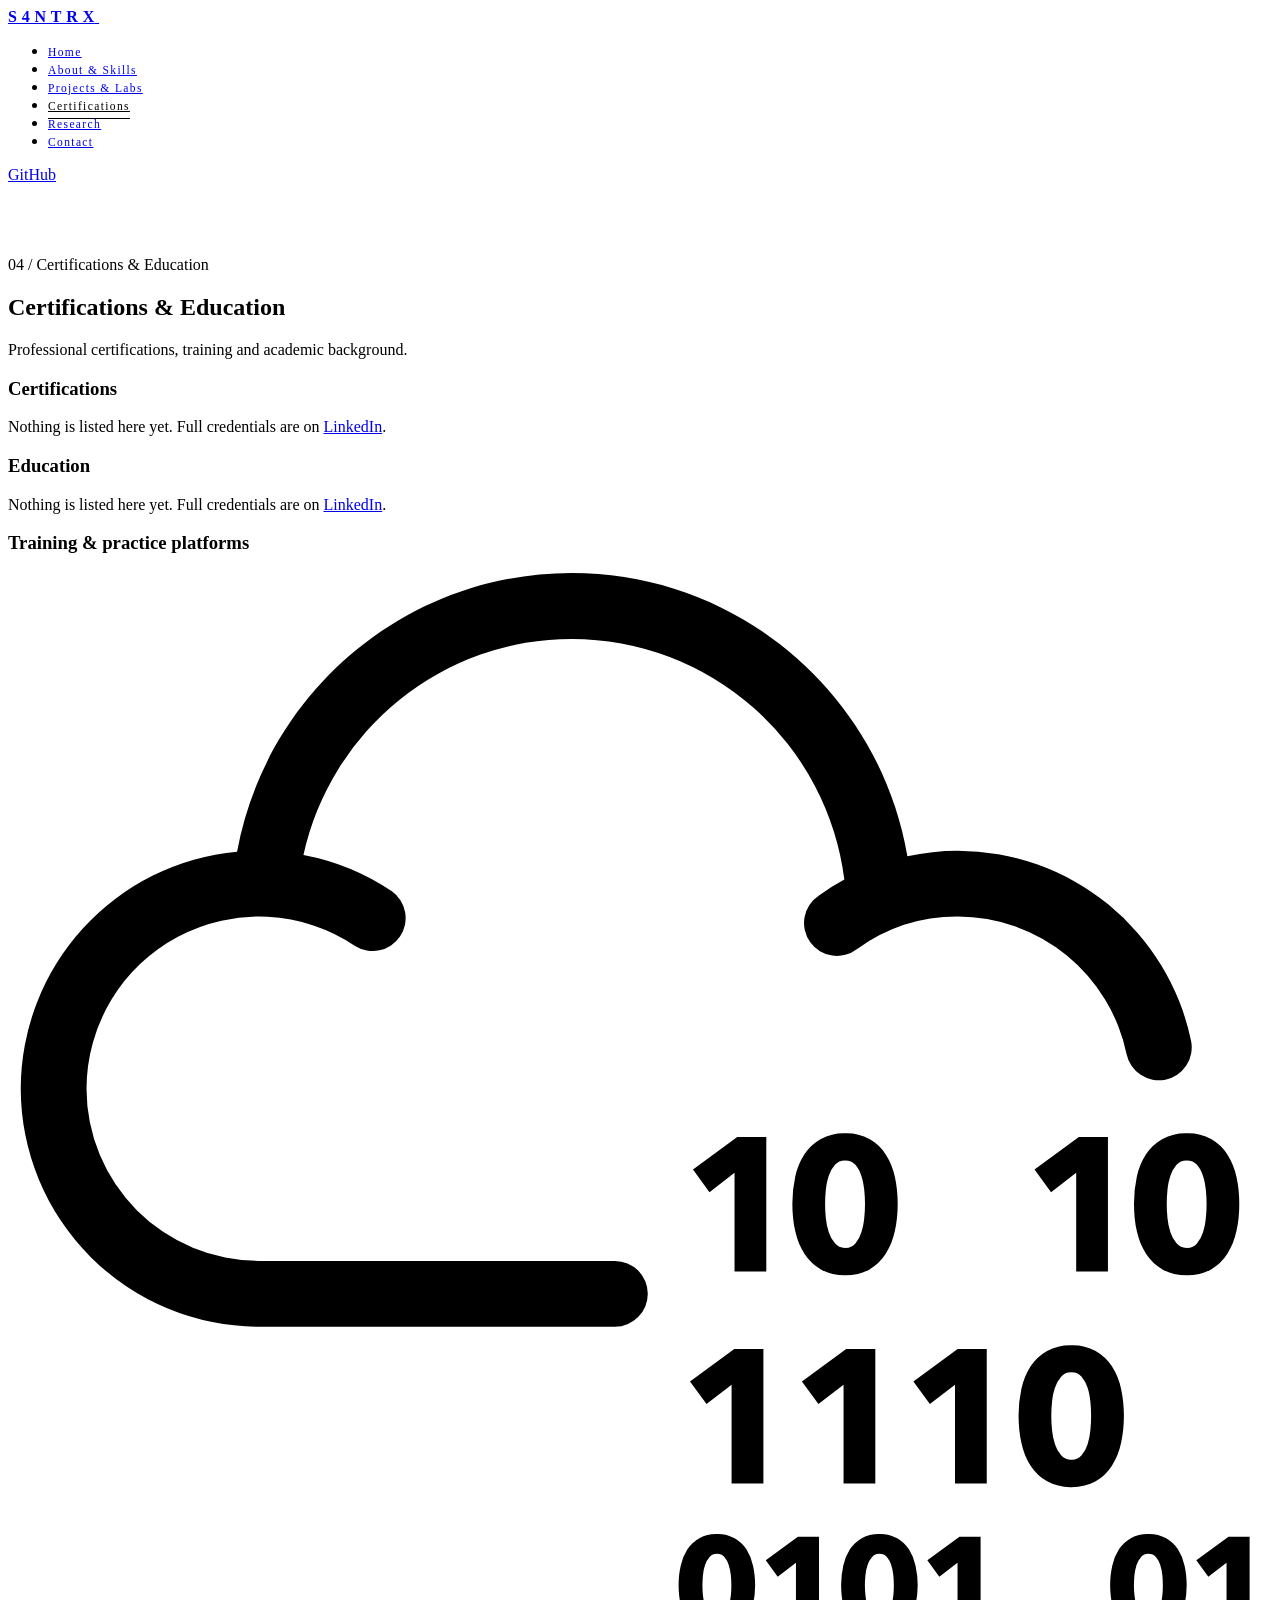
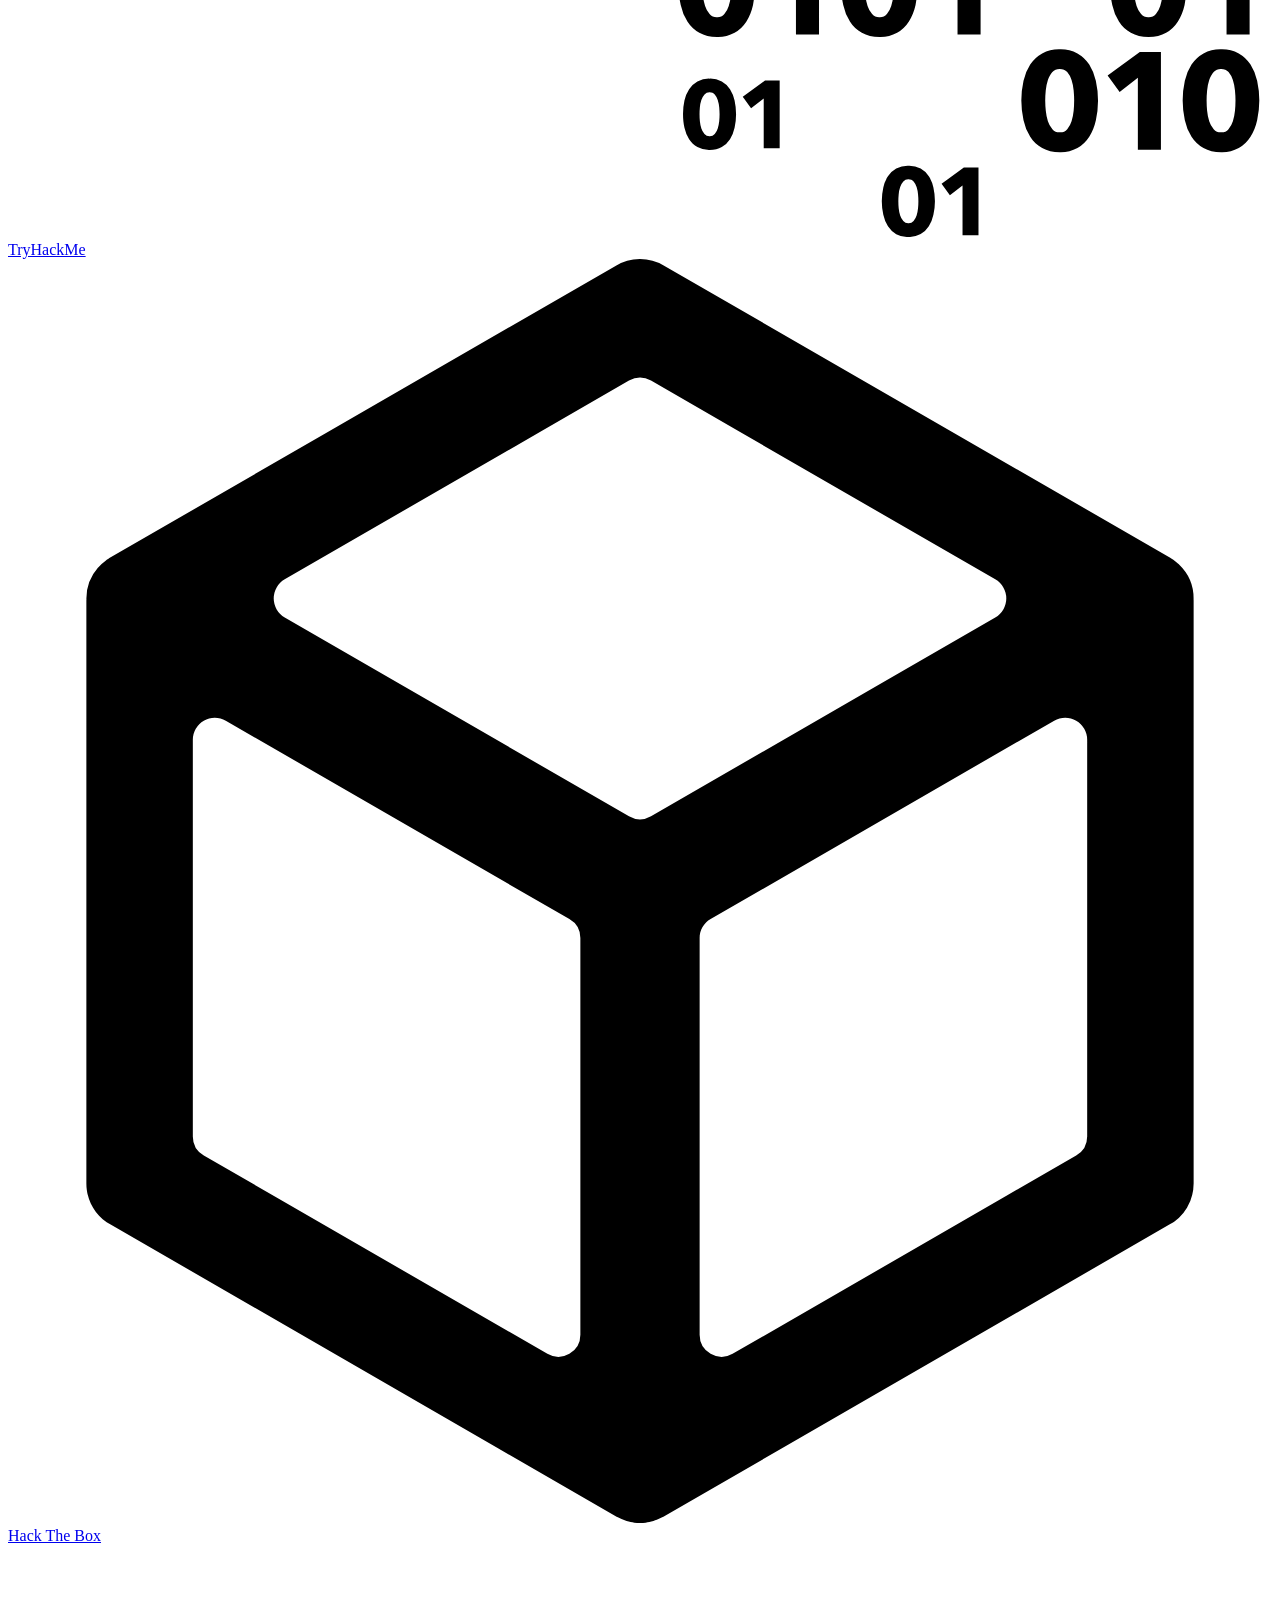
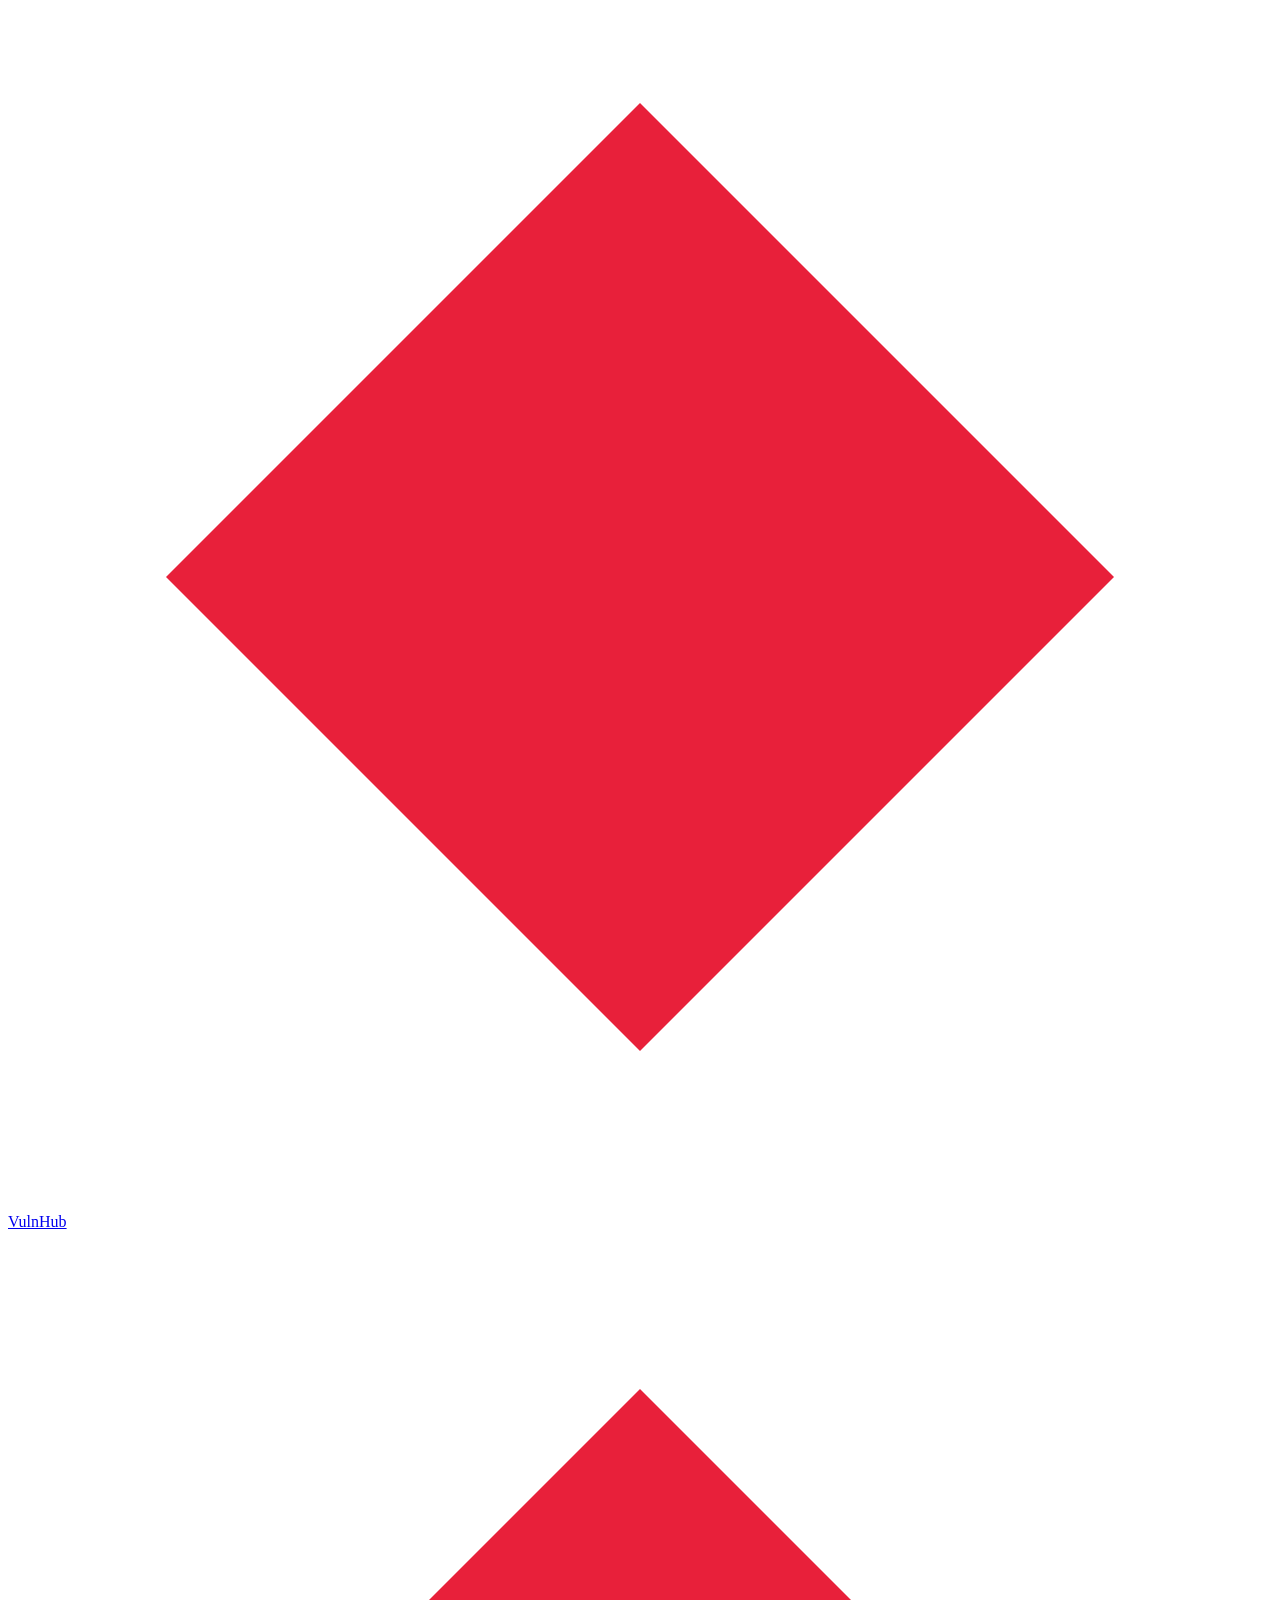
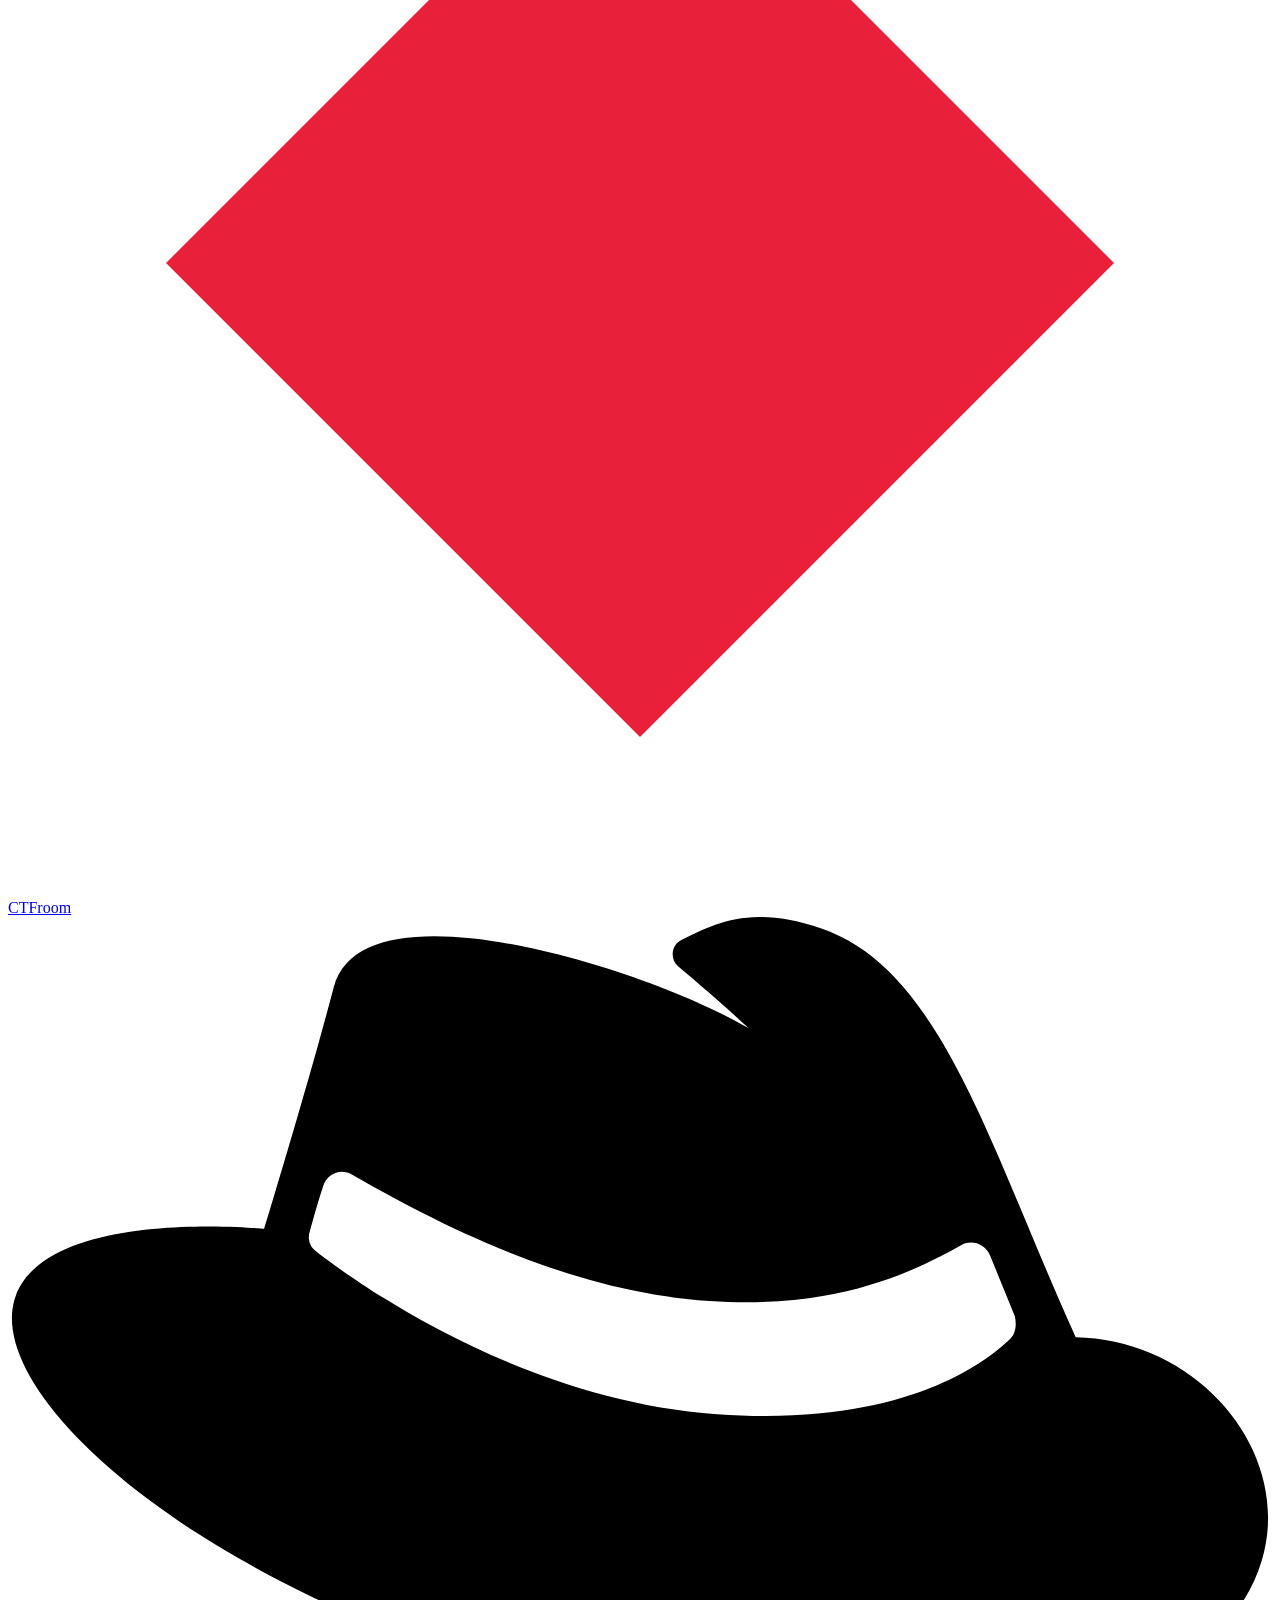
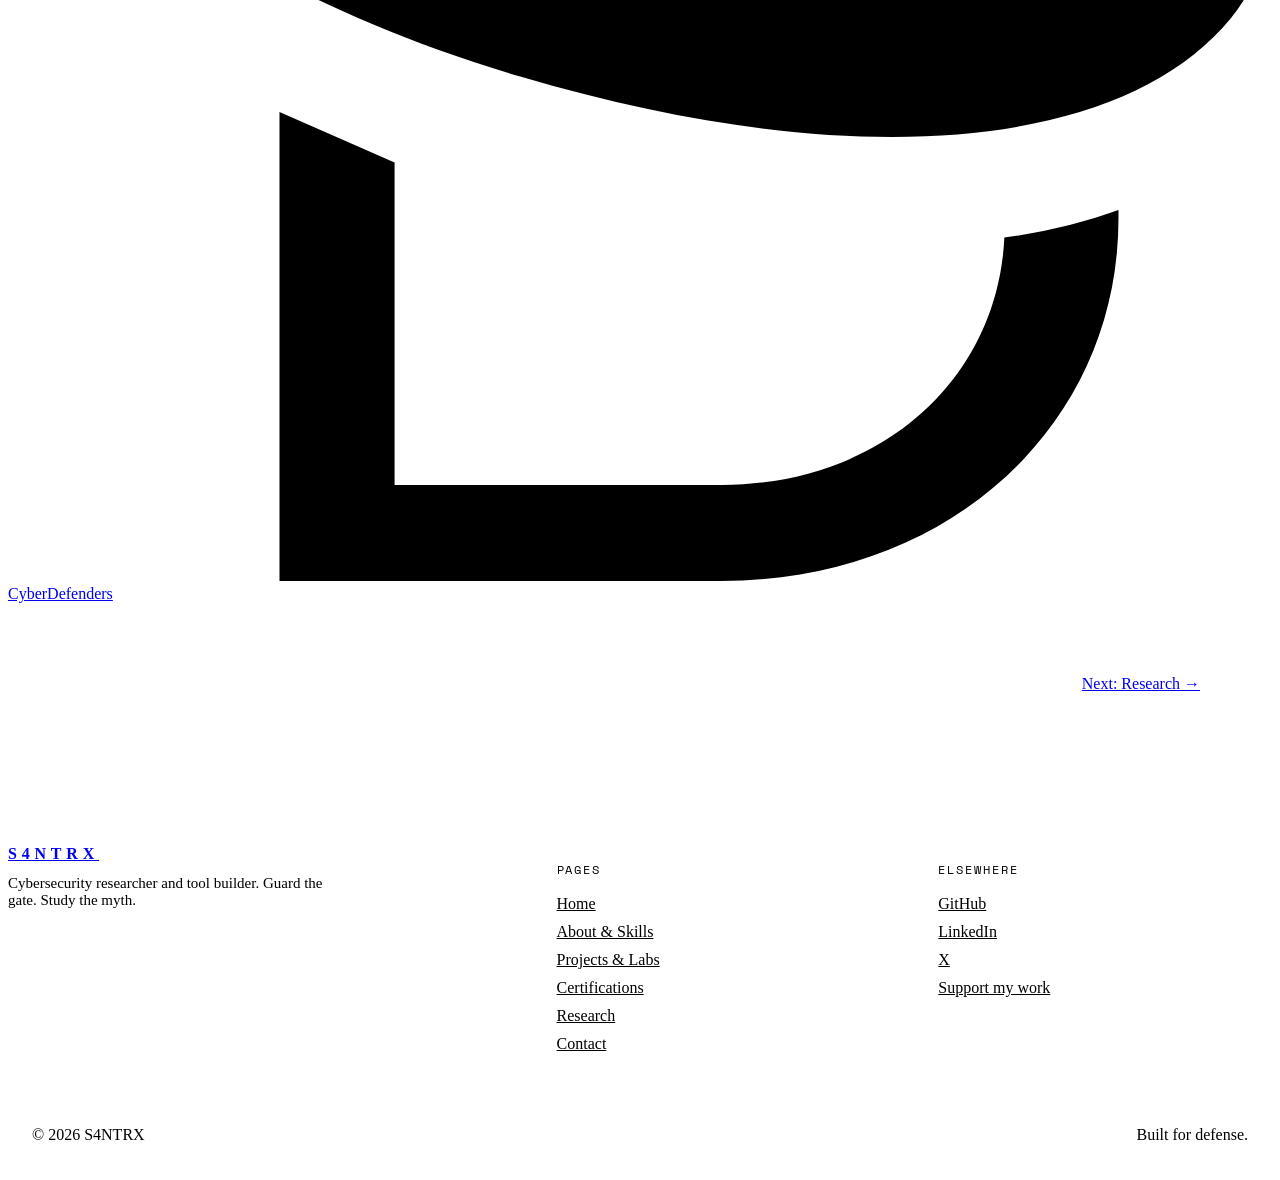
==== certifications.html @ d81d5b9f "Add files via upload" ====
<!DOCTYPE html>
<html lang="en"><head><meta charset="utf-8"><meta name="viewport" content="width=device-width, initial-scale=1, viewport-fit=cover"><title>Certifications &amp; Education | S4NTRX</title><meta name="description" content="Professional certifications, training and academic background."><link rel="icon" type="image/svg+xml" href="favicon.svg"><link rel="preconnect" href="https://fonts.googleapis.com"><link rel="preconnect" href="https://fonts.gstatic.com" crossorigin><link href="https://fonts.googleapis.com/css2?family=Bodoni+Moda:ital,wght@0,400;0,600;1,400&family=Great+Vibes&family=Space+Mono:wght@400;700&family=UnifrakturCook:wght@700&display=swap" rel="stylesheet"><link rel="stylesheet" href="style.css"></head>
<body><nav><div class="wrap"><a class="brand mono" href="index.html"><b>S4NTRX</b></a><ul class="mono" id="tabs"><li><a href="index.html">Home</a></li><li><a href="about.html">About &amp; Skills</a></li><li><a href="projects.html">Projects &amp; Labs</a></li><li><a href="certifications.html" aria-current=page>Certifications</a></li><li><a href="research.html">Research</a></li><li><a href="contact.html">Contact</a></li></ul><a class="btn mono" href="https://github.com/s4ntrx">GitHub</a></div></nav><main id="top"><section id="credentials" class="page"><div class="wrap"><div class="key"></div><p class="idx mono">04 / Certifications &amp; Education</p><h2>Certifications &amp; Education</h2><p class="sub">Professional certifications, training and academic background.</p>
<div class="two"><div><h3 class="h3 f0">Certifications</h3><div id="certs"></div></div><div><h3 class="h3 f0">Education</h3><div id="edu"></div></div></div>
<h3 class="h3">Training &amp; practice platforms</h3><div class="soc mono"><a href="https://tryhackme.com/p/peterkariukiwanj"><svg viewBox="0 0 24 24" aria-hidden="true"><path d="M10.705 0C7.54 0 4.902 2.285 4.349 5.291a4.525 4.525 0 0 0-4.107 4.5 4.525 4.525 0 0 0 4.52 4.52h6.761a.625.625 0 1 0 0-1.25H4.761a3.273 3.273 0 0 1-3.27-3.27A3.273 3.273 0 0 1 6.59 7.08a.625.625 0 0 0 .7-1.035 4.488 4.488 0 0 0-1.68-.69 5.223 5.223 0 0 1 5.096-4.104 5.221 5.221 0 0 1 5.174 4.57 4.489 4.489 0 0 0-.488.305.625.625 0 1 0 .731 1.013 3.245 3.245 0 0 1 1.912-.616 3.278 3.278 0 0 1 3.203 2.61.625.625 0 0 0 1.225-.251 4.533 4.533 0 0 0-4.428-3.61 4.54 4.54 0 0 0-.958.105C16.556 2.328 13.9 0 10.705 0zm5.192 10.64a.925.925 0 0 0-.462.108.913.913 0 0 0-.313.29 1.27 1.27 0 0 0-.175.427 2.39 2.39 0 0 0-.054.514c0 .181.018.353.054.517.036.164.095.307.175.43a.899.899 0 0 0 .313.297c.127.073.281.11.462.11.18 0 .334-.037.46-.11a.897.897 0 0 0 .309-.296c.08-.124.137-.267.173-.431.036-.164.054-.336.054-.517 0-.18-.018-.352-.054-.514a1.271 1.271 0 0 0-.173-.426.901.901 0 0 0-.309-.291.917.917 0 0 0-.46-.108zm6.486 0a.925.925 0 0 0-.462.108.913.913 0 0 0-.313.29 1.27 1.27 0 0 0-.175.427 2.39 2.39 0 0 0-.053.514c0 .181.017.353.053.517.036.164.095.307.175.43a.899.899 0 0 0 .313.297c.127.073.281.11.462.11.18 0 .334-.037.46-.11a.897.897 0 0 0 .31-.296c.078-.124.136-.267.172-.431.036-.164.054-.336.054-.517 0-.18-.018-.352-.054-.514a1.271 1.271 0 0 0-.173-.426.901.901 0 0 0-.308-.291.916.916 0 0 0-.461-.108zm-8.537.068l-.84.618.313.43.476-.368v1.877h.603v-2.557zm6.486 0l-.841.618.314.43.477-.368v1.877h.603v-2.557zm-4.435.445c.08 0 .143.028.193.084.05.057.087.127.114.21.026.083.044.173.054.269a2.541 2.541 0 0 1 0 .533c-.01.097-.028.187-.054.27a.584.584 0 0 1-.114.21.243.243 0 0 1-.193.085.248.248 0 0 1-.195-.086.584.584 0 0 1-.118-.209 1.245 1.245 0 0 1-.056-.27 2.645 2.645 0 0 1 0-.533c.01-.096.029-.186.056-.27a.583.583 0 0 1 .118-.209.25.25 0 0 1 .195-.084zm6.486 0c.08 0 .144.028.193.084.05.057.087.127.114.21.027.083.044.173.054.269a2.541 2.541 0 0 1 0 .533c-.01.097-.027.187-.054.27a.584.584 0 0 1-.114.21.243.243 0 0 1-.193.085.249.249 0 0 1-.195-.086.581.581 0 0 1-.117-.209 1.245 1.245 0 0 1-.056-.27 2.642 2.642 0 0 1 0-.533c.01-.096.028-.186.056-.27a.58.58 0 0 1 .117-.209.25.25 0 0 1 .195-.084zm-2.191 3.51a.93.93 0 0 0-.463.109.908.908 0 0 0-.312.291c-.08.122-.139.263-.175.426a2.383 2.383 0 0 0-.054.514c0 .18.018.353.054.516.036.164.094.308.175.432a.91.91 0 0 0 .312.296.92.92 0 0 0 .463.11c.18 0 .333-.037.46-.11a.892.892 0 0 0 .308-.296 1.32 1.32 0 0 0 .174-.432c.036-.163.054-.335.054-.516 0-.18-.018-.352-.054-.514a1.274 1.274 0 0 0-.174-.426.89.89 0 0 0-.309-.291.918.918 0 0 0-.46-.108zm-6.402.07l-.841.617.314.43.476-.369v1.878h.604v-2.557zm2.125 0l-.841.617.314.43.477-.369v1.878h.603v-2.557zm2.116 0l-.84.617.313.43.477-.369v1.878h.603v-2.557zm2.16.443c.08 0 .144.028.194.085a.605.605 0 0 1 .114.21c.026.083.044.172.053.269a2.639 2.639 0 0 1 0 .532 1.28 1.28 0 0 1-.053.27.585.585 0 0 1-.114.21.244.244 0 0 1-.193.085.25.25 0 0 1-.196-.085.589.589 0 0 1-.117-.21 1.245 1.245 0 0 1-.056-.27 2.597 2.597 0 0 1 0-.532c.01-.097.028-.186.056-.27a.589.589 0 0 1 .117-.209.249.249 0 0 1 .196-.085zm-6.729 3.073a.676.676 0 0 0-.335.078.661.661 0 0 0-.227.211.91.91 0 0 0-.127.31c-.027.118-.04.242-.04.373s.013.256.04.375a.93.93 0 0 0 .127.313.65.65 0 0 0 .227.215c.092.053.204.08.335.08a.655.655 0 0 0 .334-.08.65.65 0 0 0 .225-.215c.057-.09.1-.194.125-.313a1.75 1.75 0 0 0 .04-.375c0-.13-.014-.255-.04-.373a.931.931 0 0 0-.125-.31.658.658 0 0 0-.225-.21.667.667 0 0 0-.334-.08zm3.086 0a.675.675 0 0 0-.336.078.661.661 0 0 0-.226.211.907.907 0 0 0-.127.31 1.69 1.69 0 0 0-.04.373c0 .131.013.256.04.375a.928.928 0 0 0 .127.313c.058.09.134.162.226.215.093.053.205.08.336.08a.655.655 0 0 0 .334-.08.65.65 0 0 0 .224-.215c.058-.09.1-.194.126-.313a1.752 1.752 0 0 0 0-.748.94.94 0 0 0-.126-.31.657.657 0 0 0-.224-.21.667.667 0 0 0-.334-.08zm5.108 0a.675.675 0 0 0-.336.078.661.661 0 0 0-.226.211.91.91 0 0 0-.127.31c-.027.118-.04.242-.04.373s.013.256.04.375a.931.931 0 0 0 .127.313c.058.09.134.162.226.215.093.053.205.08.336.08.13 0 .243-.027.334-.08a.65.65 0 0 0 .224-.215c.058-.09.1-.194.126-.313a1.75 1.75 0 0 0 .04-.375c0-.13-.014-.255-.04-.373a.943.943 0 0 0-.126-.31.657.657 0 0 0-.224-.21.668.668 0 0 0-.334-.08zm-6.658.05l-.61.448.227.311.346-.266v1.362h.438v-1.856zm3.068 0l-.61.448.227.311.346-.266v1.362h.438v-1.856zm5.108 0l-.611.448.228.311.346-.266v1.362h.438v-1.856zm-9.712.322c.058 0 .105.02.14.062a.421.421 0 0 1 .083.151.96.96 0 0 1 .04.196 1.932 1.932 0 0 1 0 .386.954.954 0 0 1-.04.197.421.421 0 0 1-.083.152.176.176 0 0 1-.14.061.18.18 0 0 1-.141-.06.427.427 0 0 1-.085-.153.887.887 0 0 1-.041-.197 1.96 1.96 0 0 1 0-.386.893.893 0 0 1 .04-.196.42.42 0 0 1 .086-.151.181.181 0 0 1 .141-.062zm3.086 0c.058 0 .104.02.14.062a.421.421 0 0 1 .082.151.94.94 0 0 1 .04.196 1.906 1.906 0 0 1 0 .386.93.93 0 0 1-.04.197.421.421 0 0 1-.082.152.176.176 0 0 1-.14.061.18.18 0 0 1-.141-.06.42.42 0 0 1-.086-.153.846.846 0 0 1-.04-.197 1.965 1.965 0 0 1-.011-.195c0-.057.004-.121.01-.191a.849.849 0 0 1 .041-.196.42.42 0 0 1 .086-.151.182.182 0 0 1 .141-.062zm5.108 0c.058 0 .104.02.14.062a.421.421 0 0 1 .082.151.92.92 0 0 1 .04.196 1.963 1.963 0 0 1 0 .386.943.943 0 0 1-.04.197.421.421 0 0 1-.082.152.177.177 0 0 1-.14.061.18.18 0 0 1-.142-.06.437.437 0 0 1-.085-.153.95.95 0 0 1-.04-.197 1.965 1.965 0 0 1-.011-.195c0-.057.004-.121.01-.191a.959.959 0 0 1 .04-.196.47.47 0 0 1 .086-.151.181.181 0 0 1 .142-.062zm-1.684 1.814a.675.675 0 0 0-.336.079.66.66 0 0 0-.227.21.91.91 0 0 0-.127.31 1.731 1.731 0 0 0 0 .748.939.939 0 0 0 .127.314c.059.09.134.162.227.215.093.053.205.08.336.08a.66.66 0 0 0 .334-.08.648.648 0 0 0 .224-.215c.058-.09.1-.195.126-.314a1.737 1.737 0 0 0-.001-.747.928.928 0 0 0-.125-.31.65.65 0 0 0-.224-.211.668.668 0 0 0-.334-.079zm3.063 0a.676.676 0 0 0-.336.079.664.664 0 0 0-.227.21.906.906 0 0 0-.127.31 1.74 1.74 0 0 0 0 .748.936.936 0 0 0 .127.314.66.66 0 0 0 .227.215c.092.053.204.08.336.08a.654.654 0 0 0 .334-.08.648.648 0 0 0 .223-.215c.058-.09.1-.195.126-.314a1.74 1.74 0 0 0 0-.747.928.928 0 0 0-.126-.31.65.65 0 0 0-.223-.211.666.666 0 0 0-.334-.079zm-1.545.05l-.611.448.228.312.346-.267v1.363h.438v-1.856zm-1.518.323c.057 0 .104.02.14.061a.42.42 0 0 1 .082.152.91.91 0 0 1 .04.195 1.966 1.966 0 0 1 0 .387.951.951 0 0 1-.04.197.421.421 0 0 1-.082.152.177.177 0 0 1-.14.06.18.18 0 0 1-.142-.06.428.428 0 0 1-.085-.152.914.914 0 0 1-.04-.197 1.96 1.96 0 0 1-.011-.195c0-.058.003-.122.01-.192a.923.923 0 0 1 .041-.195c.02-.06.048-.11.085-.152a.181.181 0 0 1 .142-.061zm3.063 0c.057 0 .104.02.14.061a.42.42 0 0 1 .082.152.94.94 0 0 1 .04.195 1.91 1.91 0 0 1 0 .387.93.93 0 0 1-.04.197.422.422 0 0 1-.083.152.175.175 0 0 1-.14.06.18.18 0 0 1-.141-.06.423.423 0 0 1-.085-.152.907.907 0 0 1-.04-.197 1.95 1.95 0 0 1 0-.387.915.915 0 0 1 .04-.195c.02-.06.048-.11.085-.152a.182.182 0 0 1 .142-.061zm-9.713.185a.465.465 0 0 0-.232.055.456.456 0 0 0-.157.146.627.627 0 0 0-.089.215 1.168 1.168 0 0 0-.027.259c0 .09.009.177.027.26a.648.648 0 0 0 .089.216c.04.063.093.112.157.149a.459.459 0 0 0 .232.056c.09 0 .168-.02.231-.056a.45.45 0 0 0 .156-.149.67.67 0 0 0 .087-.217 1.218 1.218 0 0 0 0-.518.647.647 0 0 0-.087-.215.448.448 0 0 0-.156-.146.458.458 0 0 0-.23-.055zm1.052.035l-.423.31.158.217.24-.185v.944h.303v-1.286zm-1.052.224c.04 0 .073.014.097.042a.284.284 0 0 1 .057.105.69.69 0 0 1 .028.136c.004.049.007.092.007.133 0 .04-.003.086-.007.135a.684.684 0 0 1-.028.136.285.285 0 0 1-.057.105.123.123 0 0 1-.097.043.125.125 0 0 1-.098-.043.298.298 0 0 1-.059-.105.612.612 0 0 1-.028-.136 1.39 1.39 0 0 1 0-.268.62.62 0 0 1 .028-.136.297.297 0 0 1 .06-.105.125.125 0 0 1 .097-.042zm3.775 1.394a.463.463 0 0 0-.232.054.452.452 0 0 0-.157.146.621.621 0 0 0-.088.214 1.19 1.19 0 0 0 0 .519.641.641 0 0 0 .088.217.46.46 0 0 0 .157.15.458.458 0 0 0 .232.054.454.454 0 0 0 .232-.055.45.45 0 0 0 .155-.149.664.664 0 0 0 .087-.217 1.189 1.189 0 0 0 0-.519.642.642 0 0 0-.087-.214.446.446 0 0 0-.155-.146.459.459 0 0 0-.232-.054zm1.052.034l-.423.31.158.216.24-.185v.945h.303V22.68zm-1.052.223c.04 0 .073.014.098.043a.3.3 0 0 1 .057.105.643.643 0 0 1 .027.135 1.31 1.31 0 0 1 0 .268.654.654 0 0 1-.027.137.307.307 0 0 1-.057.105.124.124 0 0 1-.098.042.125.125 0 0 1-.098-.042.293.293 0 0 1-.059-.105.618.618 0 0 1-.028-.137 1.364 1.364 0 0 1 0-.268.612.612 0 0 1 .028-.135.287.287 0 0 1 .06-.105.123.123 0 0 1 .097-.043z"/></svg>TryHackMe</a><a href="https://app.hackthebox.com"><svg viewBox="0 0 24 24" aria-hidden="true"><path d="m22.5106 6.4566.0008-.0123a.888.888 0 0 0-.2717-.6384c-.0084-.0084-.018-.0155-.0267-.0235-.0186-.0166-.0371-.0333-.0572-.0484-.0193-.0147-.04-.0276-.0607-.0406-.0096-.006-.0182-.0131-.0281-.0188L12.4576.1266a.891.891 0 0 0-.9223.0043L1.933 5.6744c-.0107.0062-.0203.014-.0307.0205-.0073.0047-.015.008-.0223.0128-.007.0047-.013.0106-.02.0155a.8769.8769 0 0 0-.147.1333l-.0026.003a.8872.8872 0 0 0-.2218.5847l.0009.014c-.0002.0088-.0015.0176-.0015.0264v11.0708c0 .3277.1802.6288.469.7836l9.5986 5.5417c.0076.0044.0158.0075.0236.0117a.8754.8754 0 0 0 .166.0687c.0134.004.0266.0083.0401.0117a.8793.8793 0 0 0 .072.0142c.0117.0019.0232.0045.0349.006a.835.835 0 0 0 .2157 0c.0117-.0015.0232-.0041.0348-.006a.9.9 0 0 0 .072-.0142c.0135-.0034.0267-.0077.04-.0117a.895.895 0 0 0 .0646-.0217.9134.9134 0 0 0 .1015-.047c.0078-.0042.016-.0072.0236-.0117l9.5986-5.5417a.8888.8888 0 0 0 .469-.7836V6.4779c0-.0071-.0012-.0142-.0014-.0213zM5.2543 6.0822l6.5367-3.774a.4182.4182 0 0 1 .4182 0l6.5366 3.774a.4182.4182 0 0 1 0 .7243l-6.5367 3.774a.4182.4182 0 0 1-.4182 0l-6.5366-3.774a.4182.4182 0 0 1 0-.7243zm5.6134 14.3449a.4172.4172 0 0 1-.626.3613L3.718 17.0218a.4173.4173 0 0 1-.2086-.3613V9.1279a.4172.4172 0 0 1 .6258-.3613l6.524 3.7666a.4172.4172 0 0 1 .2086.3614v7.5325zm9.623-3.7666a.4173.4173 0 0 1-.2086.3613l-6.5239 3.7666a.4172.4172 0 0 1-.6259-.3613v-7.5325c0-.149.0796-.2868.2087-.3614l6.5239-3.7666a.4172.4172 0 0 1 .6258.3613v7.5326z"/></svg>Hack The Box</a><a href="https://www.vulnhub.com"><svg viewBox="0 0 24 24" aria-hidden="true"><path d="M12 3l9 9-9 9-9-9z" fill="#E8203A"/></svg>VulnHub</a><a href="https://ctfroom.com"><svg viewBox="0 0 24 24" aria-hidden="true"><path d="M12 3l9 9-9 9-9-9z" fill="#E8203A"/></svg>CTFroom</a><a href="https://cyberdefenders.org"><svg viewBox="0 0 24 24" aria-hidden="true"><path d="M18.918 17.48c-.126 2.727-2.384 4.696-5.364 4.696H7.34v-6.123l-2.185-.957V24h8.381c4.334 0 7.549-2.962 7.549-6.881v-.163c-.65.235-1.372.415-2.167.524Zm1.355-9.501C18.611 4.313 17.726.989 15.432.213c-1.336-.452-2.005-.091-2.637.217-.199.09-.235.361-.072.505.361.307.813.687 1.336 1.174-1.95-1.138-7.333-2.835-7.874-.776-.488 1.86-1.319 4.587-1.319 4.587S.603 5.487.116 7.293c-.488 1.806 3.323 5.274 9.627 7.134 6.303 1.861 11.198 1.373 13.311-.921 2.113-2.294.072-5.473-2.781-5.527Zm-1.247.036c-.487.47-2.077 1.68-5.563 1.427-3.738-.271-6.809-2.474-7.604-3.088-.126-.091-.18-.235-.126-.398.054-.18.126-.469.253-.849.072-.234.343-.343.542-.216 1.571.903 4.1 2.221 6.791 2.402 2.402.163 3.847-.542 4.786-1.066.199-.108.452-.018.542.199l.47 1.156c.036.162.018.325-.091.433Z"/></svg>CyberDefenders</a></div></div></section><div class="nextp"><a class="btn mono" href="research.html">Next: Research →</a></div></main><footer class="foot"><div class="wrap fgrid"><div><a class="brand mono" href="index.html"><b>S4NTRX</b></a><p>Cybersecurity researcher and tool builder. Guard the gate. Study the myth.</p></div><div><h4>Pages</h4><a class="l" href="index.html">Home</a><a class="l" href="about.html">About &amp; Skills</a><a class="l" href="projects.html">Projects &amp; Labs</a><a class="l" href="certifications.html">Certifications</a><a class="l" href="research.html">Research</a><a class="l" href="contact.html">Contact</a></div><div><h4>Elsewhere</h4><a class="l" href="https://github.com/s4ntrx">GitHub</a><a class="l" href="https://www.linkedin.com/in/peter-kariuki-150546432">LinkedIn</a><a class="l" href="https://x.com/BdMutant">X</a><a class="l" href="https://paystack.shop/pay/bxg5kd2ghg">Support my work</a></div></div><div class="wrap fbase mono"><span>© 2026 S4NTRX</span><span>Built for defense.</span></div></footer><script src="app.js"></script></body></html>
---- style.css ----
.page{display:block!important}@keyframes fade{from{opacity:0;transform:translateY(6px)}to{opacity:1;transform:none}}main{animation:fade .35s ease}
section.page,#projects>section:first-child{padding-top:56px}
nav ul{gap:22px}nav ul a{font-size:11.5px;letter-spacing:.12em;padding:6px 0;white-space:nowrap;border-bottom:1px solid transparent}
nav ul a[aria-current=page]{color:var(--yel);border-bottom-color:var(--yel)}.brand b{font-weight:600;letter-spacing:.3em}
.nextp{padding:72px 24px 0;max-width:1120px;margin:0 auto;display:flex;justify-content:flex-end}
@media(max-width:820px){nav .wrap{flex-wrap:wrap;height:auto;padding:10px 24px 6px}nav ul{display:flex!important;order:3;width:100%;overflow-x:auto;gap:20px;padding:6px 0 8px;scrollbar-width:none}nav ul::-webkit-scrollbar{display:none}}
@media(prefers-reduced-motion:reduce){.page.on{animation:none!important}}

.foot{margin-top:112px;border-top:1px solid var(--bone);padding-top:40px}
.fgrid{display:grid;grid-template-columns:1.5fr 1fr 1fr;gap:48px}.fgrid p{color:var(--mute);max-width:340px;margin-top:12px;font-size:15px}
.fgrid h4{font:400 12px "Space Mono",monospace;letter-spacing:.16em;text-transform:uppercase;color:var(--red);margin-bottom:12px}
.fgrid a.l{display:block;color:var(--mute);padding:5px 0}.fgrid a.l:hover{color:var(--yel)}
.fbase{display:flex;justify-content:space-between;gap:16px;flex-wrap:wrap;padding:28px 24px;margin-top:40px;border-top:1px solid var(--line);color:var(--mute)}
@media(max-width:820px){.fgrid{grid-template-columns:1fr;gap:28px}}
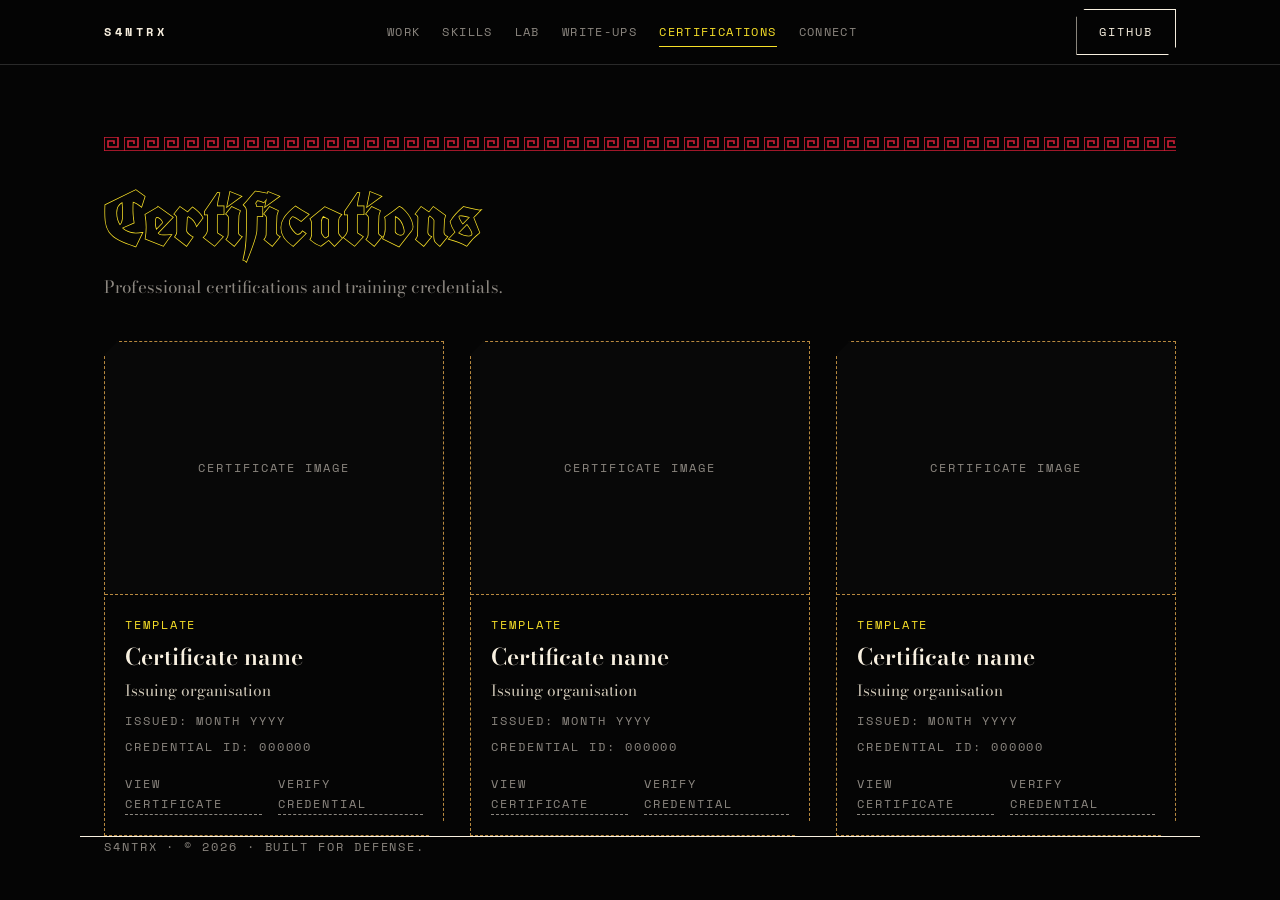
==== commit 899ddf72: "Add files via upload" ====
--- a/certifications.html
+++ b/certifications.html
@@ -1,5 +1,116 @@
 <!DOCTYPE html>
-<html lang="en"><head><meta charset="utf-8"><meta name="viewport" content="width=device-width, initial-scale=1, viewport-fit=cover"><title>Certifications &amp; Education | S4NTRX</title><meta name="description" content="Professional certifications, training and academic background."><link rel="icon" type="image/svg+xml" href="favicon.svg"><link rel="preconnect" href="https://fonts.googleapis.com"><link rel="preconnect" href="https://fonts.gstatic.com" crossorigin><link href="https://fonts.googleapis.com/css2?family=Bodoni+Moda:ital,wght@0,400;0,600;1,400&family=Great+Vibes&family=Space+Mono:wght@400;700&family=UnifrakturCook:wght@700&display=swap" rel="stylesheet"><link rel="stylesheet" href="style.css"></head>
-<body><nav><div class="wrap"><a class="brand mono" href="index.html"><b>S4NTRX</b></a><ul class="mono" id="tabs"><li><a href="index.html">Home</a></li><li><a href="about.html">About &amp; Skills</a></li><li><a href="projects.html">Projects &amp; Labs</a></li><li><a href="certifications.html" aria-current=page>Certifications</a></li><li><a href="research.html">Research</a></li><li><a href="contact.html">Contact</a></li></ul><a class="btn mono" href="https://github.com/s4ntrx">GitHub</a></div></nav><main id="top"><section id="credentials" class="page"><div class="wrap"><div class="key"></div><p class="idx mono">04 / Certifications &amp; Education</p><h2>Certifications &amp; Education</h2><p class="sub">Professional certifications, training and academic background.</p>
-<div class="two"><div><h3 class="h3 f0">Certifications</h3><div id="certs"></div></div><div><h3 class="h3 f0">Education</h3><div id="edu"></div></div></div>
-<h3 class="h3">Training &amp; practice platforms</h3><div class="soc mono"><a href="https://tryhackme.com/p/peterkariukiwanj"><svg viewBox="0 0 24 24" aria-hidden="true"><path d="M10.705 0C7.54 0 4.902 2.285 4.349 5.291a4.525 4.525 0 0 0-4.107 4.5 4.525 4.525 0 0 0 4.52 4.52h6.761a.625.625 0 1 0 0-1.25H4.761a3.273 3.273 0 0 1-3.27-3.27A3.273 3.273 0 0 1 6.59 7.08a.625.625 0 0 0 .7-1.035 4.488 4.488 0 0 0-1.68-.69 5.223 5.223 0 0 1 5.096-4.104 5.221 5.221 0 0 1 5.174 4.57 4.489 4.489 0 0 0-.488.305.625.625 0 1 0 .731 1.013 3.245 3.245 0 0 1 1.912-.616 3.278 3.278 0 0 1 3.203 2.61.625.625 0 0 0 1.225-.251 4.533 4.533 0 0 0-4.428-3.61 4.54 4.54 0 0 0-.958.105C16.556 2.328 13.9 0 10.705 0zm5.192 10.64a.925.925 0 0 0-.462.108.913.913 0 0 0-.313.29 1.27 1.27 0 0 0-.175.427 2.39 2.39 0 0 0-.054.514c0 .181.018.353.054.517.036.164.095.307.175.43a.899.899 0 0 0 .313.297c.127.073.281.11.462.11.18 0 .334-.037.46-.11a.897.897 0 0 0 .309-.296c.08-.124.137-.267.173-.431.036-.164.054-.336.054-.517 0-.18-.018-.352-.054-.514a1.271 1.271 0 0 0-.173-.426.901.901 0 0 0-.309-.291.917.917 0 0 0-.46-.108zm6.486 0a.925.925 0 0 0-.462.108.913.913 0 0 0-.313.29 1.27 1.27 0 0 0-.175.427 2.39 2.39 0 0 0-.053.514c0 .181.017.353.053.517.036.164.095.307.175.43a.899.899 0 0 0 .313.297c.127.073.281.11.462.11.18 0 .334-.037.46-.11a.897.897 0 0 0 .31-.296c.078-.124.136-.267.172-.431.036-.164.054-.336.054-.517 0-.18-.018-.352-.054-.514a1.271 1.271 0 0 0-.173-.426.901.901 0 0 0-.308-.291.916.916 0 0 0-.461-.108zm-8.537.068l-.84.618.313.43.476-.368v1.877h.603v-2.557zm6.486 0l-.841.618.314.43.477-.368v1.877h.603v-2.557zm-4.435.445c.08 0 .143.028.193.084.05.057.087.127.114.21.026.083.044.173.054.269a2.541 2.541 0 0 1 0 .533c-.01.097-.028.187-.054.27a.584.584 0 0 1-.114.21.243.243 0 0 1-.193.085.248.248 0 0 1-.195-.086.584.584 0 0 1-.118-.209 1.245 1.245 0 0 1-.056-.27 2.645 2.645 0 0 1 0-.533c.01-.096.029-.186.056-.27a.583.583 0 0 1 .118-.209.25.25 0 0 1 .195-.084zm6.486 0c.08 0 .144.028.193.084.05.057.087.127.114.21.027.083.044.173.054.269a2.541 2.541 0 0 1 0 .533c-.01.097-.027.187-.054.27a.584.584 0 0 1-.114.21.243.243 0 0 1-.193.085.249.249 0 0 1-.195-.086.581.581 0 0 1-.117-.209 1.245 1.245 0 0 1-.056-.27 2.642 2.642 0 0 1 0-.533c.01-.096.028-.186.056-.27a.58.58 0 0 1 .117-.209.25.25 0 0 1 .195-.084zm-2.191 3.51a.93.93 0 0 0-.463.109.908.908 0 0 0-.312.291c-.08.122-.139.263-.175.426a2.383 2.383 0 0 0-.054.514c0 .18.018.353.054.516.036.164.094.308.175.432a.91.91 0 0 0 .312.296.92.92 0 0 0 .463.11c.18 0 .333-.037.46-.11a.892.892 0 0 0 .308-.296 1.32 1.32 0 0 0 .174-.432c.036-.163.054-.335.054-.516 0-.18-.018-.352-.054-.514a1.274 1.274 0 0 0-.174-.426.89.89 0 0 0-.309-.291.918.918 0 0 0-.46-.108zm-6.402.07l-.841.617.314.43.476-.369v1.878h.604v-2.557zm2.125 0l-.841.617.314.43.477-.369v1.878h.603v-2.557zm2.116 0l-.84.617.313.43.477-.369v1.878h.603v-2.557zm2.16.443c.08 0 .144.028.194.085a.605.605 0 0 1 .114.21c.026.083.044.172.053.269a2.639 2.639 0 0 1 0 .532 1.28 1.28 0 0 1-.053.27.585.585 0 0 1-.114.21.244.244 0 0 1-.193.085.25.25 0 0 1-.196-.085.589.589 0 0 1-.117-.21 1.245 1.245 0 0 1-.056-.27 2.597 2.597 0 0 1 0-.532c.01-.097.028-.186.056-.27a.589.589 0 0 1 .117-.209.249.249 0 0 1 .196-.085zm-6.729 3.073a.676.676 0 0 0-.335.078.661.661 0 0 0-.227.211.91.91 0 0 0-.127.31c-.027.118-.04.242-.04.373s.013.256.04.375a.93.93 0 0 0 .127.313.65.65 0 0 0 .227.215c.092.053.204.08.335.08a.655.655 0 0 0 .334-.08.65.65 0 0 0 .225-.215c.057-.09.1-.194.125-.313a1.75 1.75 0 0 0 .04-.375c0-.13-.014-.255-.04-.373a.931.931 0 0 0-.125-.31.658.658 0 0 0-.225-.21.667.667 0 0 0-.334-.08zm3.086 0a.675.675 0 0 0-.336.078.661.661 0 0 0-.226.211.907.907 0 0 0-.127.31 1.69 1.69 0 0 0-.04.373c0 .131.013.256.04.375a.928.928 0 0 0 .127.313c.058.09.134.162.226.215.093.053.205.08.336.08a.655.655 0 0 0 .334-.08.65.65 0 0 0 .224-.215c.058-.09.1-.194.126-.313a1.752 1.752 0 0 0 0-.748.94.94 0 0 0-.126-.31.657.657 0 0 0-.224-.21.667.667 0 0 0-.334-.08zm5.108 0a.675.675 0 0 0-.336.078.661.661 0 0 0-.226.211.91.91 0 0 0-.127.31c-.027.118-.04.242-.04.373s.013.256.04.375a.931.931 0 0 0 .127.313c.058.09.134.162.226.215.093.053.205.08.336.08.13 0 .243-.027.334-.08a.65.65 0 0 0 .224-.215c.058-.09.1-.194.126-.313a1.75 1.75 0 0 0 .04-.375c0-.13-.014-.255-.04-.373a.943.943 0 0 0-.126-.31.657.657 0 0 0-.224-.21.668.668 0 0 0-.334-.08zm-6.658.05l-.61.448.227.311.346-.266v1.362h.438v-1.856zm3.068 0l-.61.448.227.311.346-.266v1.362h.438v-1.856zm5.108 0l-.611.448.228.311.346-.266v1.362h.438v-1.856zm-9.712.322c.058 0 .105.02.14.062a.421.421 0 0 1 .083.151.96.96 0 0 1 .04.196 1.932 1.932 0 0 1 0 .386.954.954 0 0 1-.04.197.421.421 0 0 1-.083.152.176.176 0 0 1-.14.061.18.18 0 0 1-.141-.06.427.427 0 0 1-.085-.153.887.887 0 0 1-.041-.197 1.96 1.96 0 0 1 0-.386.893.893 0 0 1 .04-.196.42.42 0 0 1 .086-.151.181.181 0 0 1 .141-.062zm3.086 0c.058 0 .104.02.14.062a.421.421 0 0 1 .082.151.94.94 0 0 1 .04.196 1.906 1.906 0 0 1 0 .386.93.93 0 0 1-.04.197.421.421 0 0 1-.082.152.176.176 0 0 1-.14.061.18.18 0 0 1-.141-.06.42.42 0 0 1-.086-.153.846.846 0 0 1-.04-.197 1.965 1.965 0 0 1-.011-.195c0-.057.004-.121.01-.191a.849.849 0 0 1 .041-.196.42.42 0 0 1 .086-.151.182.182 0 0 1 .141-.062zm5.108 0c.058 0 .104.02.14.062a.421.421 0 0 1 .082.151.92.92 0 0 1 .04.196 1.963 1.963 0 0 1 0 .386.943.943 0 0 1-.04.197.421.421 0 0 1-.082.152.177.177 0 0 1-.14.061.18.18 0 0 1-.142-.06.437.437 0 0 1-.085-.153.95.95 0 0 1-.04-.197 1.965 1.965 0 0 1-.011-.195c0-.057.004-.121.01-.191a.959.959 0 0 1 .04-.196.47.47 0 0 1 .086-.151.181.181 0 0 1 .142-.062zm-1.684 1.814a.675.675 0 0 0-.336.079.66.66 0 0 0-.227.21.91.91 0 0 0-.127.31 1.731 1.731 0 0 0 0 .748.939.939 0 0 0 .127.314c.059.09.134.162.227.215.093.053.205.08.336.08a.66.66 0 0 0 .334-.08.648.648 0 0 0 .224-.215c.058-.09.1-.195.126-.314a1.737 1.737 0 0 0-.001-.747.928.928 0 0 0-.125-.31.65.65 0 0 0-.224-.211.668.668 0 0 0-.334-.079zm3.063 0a.676.676 0 0 0-.336.079.664.664 0 0 0-.227.21.906.906 0 0 0-.127.31 1.74 1.74 0 0 0 0 .748.936.936 0 0 0 .127.314.66.66 0 0 0 .227.215c.092.053.204.08.336.08a.654.654 0 0 0 .334-.08.648.648 0 0 0 .223-.215c.058-.09.1-.195.126-.314a1.74 1.74 0 0 0 0-.747.928.928 0 0 0-.126-.31.65.65 0 0 0-.223-.211.666.666 0 0 0-.334-.079zm-1.545.05l-.611.448.228.312.346-.267v1.363h.438v-1.856zm-1.518.323c.057 0 .104.02.14.061a.42.42 0 0 1 .082.152.91.91 0 0 1 .04.195 1.966 1.966 0 0 1 0 .387.951.951 0 0 1-.04.197.421.421 0 0 1-.082.152.177.177 0 0 1-.14.06.18.18 0 0 1-.142-.06.428.428 0 0 1-.085-.152.914.914 0 0 1-.04-.197 1.96 1.96 0 0 1-.011-.195c0-.058.003-.122.01-.192a.923.923 0 0 1 .041-.195c.02-.06.048-.11.085-.152a.181.181 0 0 1 .142-.061zm3.063 0c.057 0 .104.02.14.061a.42.42 0 0 1 .082.152.94.94 0 0 1 .04.195 1.91 1.91 0 0 1 0 .387.93.93 0 0 1-.04.197.422.422 0 0 1-.083.152.175.175 0 0 1-.14.06.18.18 0 0 1-.141-.06.423.423 0 0 1-.085-.152.907.907 0 0 1-.04-.197 1.95 1.95 0 0 1 0-.387.915.915 0 0 1 .04-.195c.02-.06.048-.11.085-.152a.182.182 0 0 1 .142-.061zm-9.713.185a.465.465 0 0 0-.232.055.456.456 0 0 0-.157.146.627.627 0 0 0-.089.215 1.168 1.168 0 0 0-.027.259c0 .09.009.177.027.26a.648.648 0 0 0 .089.216c.04.063.093.112.157.149a.459.459 0 0 0 .232.056c.09 0 .168-.02.231-.056a.45.45 0 0 0 .156-.149.67.67 0 0 0 .087-.217 1.218 1.218 0 0 0 0-.518.647.647 0 0 0-.087-.215.448.448 0 0 0-.156-.146.458.458 0 0 0-.23-.055zm1.052.035l-.423.31.158.217.24-.185v.944h.303v-1.286zm-1.052.224c.04 0 .073.014.097.042a.284.284 0 0 1 .057.105.69.69 0 0 1 .028.136c.004.049.007.092.007.133 0 .04-.003.086-.007.135a.684.684 0 0 1-.028.136.285.285 0 0 1-.057.105.123.123 0 0 1-.097.043.125.125 0 0 1-.098-.043.298.298 0 0 1-.059-.105.612.612 0 0 1-.028-.136 1.39 1.39 0 0 1 0-.268.62.62 0 0 1 .028-.136.297.297 0 0 1 .06-.105.125.125 0 0 1 .097-.042zm3.775 1.394a.463.463 0 0 0-.232.054.452.452 0 0 0-.157.146.621.621 0 0 0-.088.214 1.19 1.19 0 0 0 0 .519.641.641 0 0 0 .088.217.46.46 0 0 0 .157.15.458.458 0 0 0 .232.054.454.454 0 0 0 .232-.055.45.45 0 0 0 .155-.149.664.664 0 0 0 .087-.217 1.189 1.189 0 0 0 0-.519.642.642 0 0 0-.087-.214.446.446 0 0 0-.155-.146.459.459 0 0 0-.232-.054zm1.052.034l-.423.31.158.216.24-.185v.945h.303V22.68zm-1.052.223c.04 0 .073.014.098.043a.3.3 0 0 1 .057.105.643.643 0 0 1 .027.135 1.31 1.31 0 0 1 0 .268.654.654 0 0 1-.027.137.307.307 0 0 1-.057.105.124.124 0 0 1-.098.042.125.125 0 0 1-.098-.042.293.293 0 0 1-.059-.105.618.618 0 0 1-.028-.137 1.364 1.364 0 0 1 0-.268.612.612 0 0 1 .028-.135.287.287 0 0 1 .06-.105.123.123 0 0 1 .097-.043z"/></svg>TryHackMe</a><a href="https://app.hackthebox.com"><svg viewBox="0 0 24 24" aria-hidden="true"><path d="m22.5106 6.4566.0008-.0123a.888.888 0 0 0-.2717-.6384c-.0084-.0084-.018-.0155-.0267-.0235-.0186-.0166-.0371-.0333-.0572-.0484-.0193-.0147-.04-.0276-.0607-.0406-.0096-.006-.0182-.0131-.0281-.0188L12.4576.1266a.891.891 0 0 0-.9223.0043L1.933 5.6744c-.0107.0062-.0203.014-.0307.0205-.0073.0047-.015.008-.0223.0128-.007.0047-.013.0106-.02.0155a.8769.8769 0 0 0-.147.1333l-.0026.003a.8872.8872 0 0 0-.2218.5847l.0009.014c-.0002.0088-.0015.0176-.0015.0264v11.0708c0 .3277.1802.6288.469.7836l9.5986 5.5417c.0076.0044.0158.0075.0236.0117a.8754.8754 0 0 0 .166.0687c.0134.004.0266.0083.0401.0117a.8793.8793 0 0 0 .072.0142c.0117.0019.0232.0045.0349.006a.835.835 0 0 0 .2157 0c.0117-.0015.0232-.0041.0348-.006a.9.9 0 0 0 .072-.0142c.0135-.0034.0267-.0077.04-.0117a.895.895 0 0 0 .0646-.0217.9134.9134 0 0 0 .1015-.047c.0078-.0042.016-.0072.0236-.0117l9.5986-5.5417a.8888.8888 0 0 0 .469-.7836V6.4779c0-.0071-.0012-.0142-.0014-.0213zM5.2543 6.0822l6.5367-3.774a.4182.4182 0 0 1 .4182 0l6.5366 3.774a.4182.4182 0 0 1 0 .7243l-6.5367 3.774a.4182.4182 0 0 1-.4182 0l-6.5366-3.774a.4182.4182 0 0 1 0-.7243zm5.6134 14.3449a.4172.4172 0 0 1-.626.3613L3.718 17.0218a.4173.4173 0 0 1-.2086-.3613V9.1279a.4172.4172 0 0 1 .6258-.3613l6.524 3.7666a.4172.4172 0 0 1 .2086.3614v7.5325zm9.623-3.7666a.4173.4173 0 0 1-.2086.3613l-6.5239 3.7666a.4172.4172 0 0 1-.6259-.3613v-7.5325c0-.149.0796-.2868.2087-.3614l6.5239-3.7666a.4172.4172 0 0 1 .6258.3613v7.5326z"/></svg>Hack The Box</a><a href="https://www.vulnhub.com"><svg viewBox="0 0 24 24" aria-hidden="true"><path d="M12 3l9 9-9 9-9-9z" fill="#E8203A"/></svg>VulnHub</a><a href="https://ctfroom.com"><svg viewBox="0 0 24 24" aria-hidden="true"><path d="M12 3l9 9-9 9-9-9z" fill="#E8203A"/></svg>CTFroom</a><a href="https://cyberdefenders.org"><svg viewBox="0 0 24 24" aria-hidden="true"><path d="M18.918 17.48c-.126 2.727-2.384 4.696-5.364 4.696H7.34v-6.123l-2.185-.957V24h8.381c4.334 0 7.549-2.962 7.549-6.881v-.163c-.65.235-1.372.415-2.167.524Zm1.355-9.501C18.611 4.313 17.726.989 15.432.213c-1.336-.452-2.005-.091-2.637.217-.199.09-.235.361-.072.505.361.307.813.687 1.336 1.174-1.95-1.138-7.333-2.835-7.874-.776-.488 1.86-1.319 4.587-1.319 4.587S.603 5.487.116 7.293c-.488 1.806 3.323 5.274 9.627 7.134 6.303 1.861 11.198 1.373 13.311-.921 2.113-2.294.072-5.473-2.781-5.527Zm-1.247.036c-.487.47-2.077 1.68-5.563 1.427-3.738-.271-6.809-2.474-7.604-3.088-.126-.091-.18-.235-.126-.398.054-.18.126-.469.253-.849.072-.234.343-.343.542-.216 1.571.903 4.1 2.221 6.791 2.402 2.402.163 3.847-.542 4.786-1.066.199-.108.452-.018.542.199l.47 1.156c.036.162.018.325-.091.433Z"/></svg>CyberDefenders</a></div></div></section><div class="nextp"><a class="btn mono" href="research.html">Next: Research →</a></div></main><footer class="foot"><div class="wrap fgrid"><div><a class="brand mono" href="index.html"><b>S4NTRX</b></a><p>Cybersecurity researcher and tool builder. Guard the gate. Study the myth.</p></div><div><h4>Pages</h4><a class="l" href="index.html">Home</a><a class="l" href="about.html">About &amp; Skills</a><a class="l" href="projects.html">Projects &amp; Labs</a><a class="l" href="certifications.html">Certifications</a><a class="l" href="research.html">Research</a><a class="l" href="contact.html">Contact</a></div><div><h4>Elsewhere</h4><a class="l" href="https://github.com/s4ntrx">GitHub</a><a class="l" href="https://www.linkedin.com/in/peter-kariuki-150546432">LinkedIn</a><a class="l" href="https://x.com/BdMutant">X</a><a class="l" href="https://paystack.shop/pay/bxg5kd2ghg">Support my work</a></div></div><div class="wrap fbase mono"><span>© 2026 S4NTRX</span><span>Built for defense.</span></div></footer><script src="app.js"></script></body></html>
+<html lang="en"><head><meta charset="utf-8"><meta name="viewport" content="width=device-width, initial-scale=1, viewport-fit=cover"><title>Certifications | S4NTRX</title><meta name="description" content="Professional certifications and training credentials."><link rel="icon" type="image/svg+xml" href="data:image/svg+xml,%3Csvg%20xmlns%3D%22http%3A%2F%2Fwww.w3.org%2F2000%2Fsvg%22%20viewBox%3D%22-200%20-200%20400%20400%22%3E%3Crect%20x%3D%22-200%22%20y%3D%22-200%22%20width%3D%22400%22%20height%3D%22400%22%20rx%3D%2264%22%20fill%3D%22%23050505%22%2F%3E%3Crect%20x%3D%22-190%22%20y%3D%22-190%22%20width%3D%22380%22%20height%3D%22380%22%20rx%3D%2256%22%20fill%3D%22none%22%20stroke%3D%22%23F8F0E0%22%20stroke-width%3D%225%22%2F%3E%3Cg%3E%3Cpath%20d%3D%22M0%20158A158%20158%200%200%200%2079.0%20-136.8%22%20fill%3D%22none%22%20stroke%3D%22%23B8893F%22%20stroke-width%3D%225%22%2F%3E%3Cpath%20transform%3D%22translate%2820.1%20156.7%29%20rotate%28-49.3%29%20scale%281.43%29%22%20d%3D%22M0%200C6-7%2018-7%2027%200%2018%207%206%207%200%200Z%22%20fill%3D%22%23B8893F%22%20stroke%3D%22%23050505%22%20stroke-width%3D%222%22%20stroke-linejoin%3D%22round%22%2F%3E%3Cpath%20transform%3D%22translate%2820.1%20156.7%29%20rotate%2834.7%29%20scale%281.43%29%22%20d%3D%22M0%200C6-7%2018-7%2027%200%2018%207%206%207%200%200Z%22%20fill%3D%22%23B8893F%22%20stroke%3D%22%23050505%22%20stroke-width%3D%222%22%20stroke-linejoin%3D%22round%22%2F%3E%3Cpath%20transform%3D%22translate%2863.1%20144.9%29%20rotate%28-65.5%29%20scale%281.39%29%22%20d%3D%22M0%200C6-7%2018-7%2027%200%2018%207%206%207%200%200Z%22%20fill%3D%22%23B8893F%22%20stroke%3D%22%23050505%22%20stroke-width%3D%222%22%20stroke-linejoin%3D%22round%22%2F%3E%3Cpath%20transform%3D%22translate%2863.1%20144.9%29%20rotate%2818.5%29%20scale%281.39%29%22%20d%3D%22M0%200C6-7%2018-7%2027%200%2018%207%206%207%200%200Z%22%20fill%3D%22%23B8893F%22%20stroke%3D%22%23050505%22%20stroke-width%3D%222%22%20stroke-linejoin%3D%22round%22%2F%3E%3Cpath%20transform%3D%22translate%28101.0%20121.5%29%20rotate%28-81.7%29%20scale%281.34%29%22%20d%3D%22M0%200C6-7%2018-7%2027%200%2018%207%206%207%200%200Z%22%20fill%3D%22%23B8893F%22%20stroke%3D%22%23050505%22%20stroke-width%3D%222%22%20stroke-linejoin%3D%22round%22%2F%3E%3Cpath%20transform%3D%22translate%28101.0%20121.5%29%20rotate%282.3%29%20scale%281.34%29%22%20d%3D%22M0%200C6-7%2018-7%2027%200%2018%207%206%207%200%200Z%22%20fill%3D%22%23B8893F%22%20stroke%3D%22%23050505%22%20stroke-width%3D%222%22%20stroke-linejoin%3D%22round%22%2F%3E%3Cpath%20transform%3D%22translate%28130.9%2088.4%29%20rotate%28-98.0%29%20scale%281.30%29%22%20d%3D%22M0%200C6-7%2018-7%2027%200%2018%207%206%207%200%200Z%22%20fill%3D%22%23B8893F%22%20stroke%3D%22%23050505%22%20stroke-width%3D%222%22%20stroke-linejoin%3D%22round%22%2F%3E%3Cpath%20transform%3D%22translate%28130.9%2088.4%29%20rotate%28-14.0%29%20scale%281.30%29%22%20d%3D%22M0%200C6-7%2018-7%2027%200%2018%207%206%207%200%200Z%22%20fill%3D%22%23B8893F%22%20stroke%3D%22%23050505%22%20stroke-width%3D%222%22%20stroke-linejoin%3D%22round%22%2F%3E%3Cpath%20transform%3D%22translate%28150.4%2048.3%29%20rotate%28-114.2%29%20scale%281.25%29%22%20d%3D%22M0%200C6-7%2018-7%2027%200%2018%207%206%207%200%200Z%22%20fill%3D%22%23B8893F%22%20stroke%3D%22%23050505%22%20stroke-width%3D%222%22%20stroke-linejoin%3D%22round%22%2F%3E%3Cpath%20transform%3D%22translate%28150.4%2048.3%29%20rotate%28-30.2%29%20scale%281.25%29%22%20d%3D%22M0%200C6-7%2018-7%2027%200%2018%207%206%207%200%200Z%22%20fill%3D%22%23B8893F%22%20stroke%3D%22%23050505%22%20stroke-width%3D%222%22%20stroke-linejoin%3D%22round%22%2F%3E%3Cpath%20transform%3D%22translate%28157.9%204.4%29%20rotate%28-130.4%29%20scale%281.21%29%22%20d%3D%22M0%200C6-7%2018-7%2027%200%2018%207%206%207%200%200Z%22%20fill%3D%22%23B8893F%22%20stroke%3D%22%23050505%22%20stroke-width%3D%222%22%20stroke-linejoin%3D%22round%22%2F%3E%3Cpath%20transform%3D%22translate%28157.9%204.4%29%20rotate%28-46.4%29%20scale%281.21%29%22%20d%3D%22M0%200C6-7%2018-7%2027%200%2018%207%206%207%200%200Z%22%20fill%3D%22%23B8893F%22%20stroke%3D%22%23050505%22%20stroke-width%3D%222%22%20stroke-linejoin%3D%22round%22%2F%3E%3Cpath%20transform%3D%22translate%28152.9%20-39.9%29%20rotate%28-146.6%29%20scale%281.16%29%22%20d%3D%22M0%200C6-7%2018-7%2027%200%2018%207%206%207%200%200Z%22%20fill%3D%22%23B8893F%22%20stroke%3D%22%23050505%22%20stroke-width%3D%222%22%20stroke-linejoin%3D%22round%22%2F%3E%3Cpath%20transform%3D%22translate%28152.9%20-39.9%29%20rotate%28-62.6%29%20scale%281.16%29%22%20d%3D%22M0%200C6-7%2018-7%2027%200%2018%207%206%207%200%200Z%22%20fill%3D%22%23B8893F%22%20stroke%3D%22%23050505%22%20stroke-width%3D%222%22%20stroke-linejoin%3D%22round%22%2F%3E%3Cpath%20transform%3D%22translate%28135.6%20-81.0%29%20rotate%28-162.9%29%20scale%281.12%29%22%20d%3D%22M0%200C6-7%2018-7%2027%200%2018%207%206%207%200%200Z%22%20fill%3D%22%23B8893F%22%20stroke%3D%22%23050505%22%20stroke-width%3D%222%22%20stroke-linejoin%3D%22round%22%2F%3E%3Cpath%20transform%3D%22translate%28135.6%20-81.0%29%20rotate%28-78.9%29%20scale%281.12%29%22%20d%3D%22M0%200C6-7%2018-7%2027%200%2018%207%206%207%200%200Z%22%20fill%3D%22%23B8893F%22%20stroke%3D%22%23050505%22%20stroke-width%3D%222%22%20stroke-linejoin%3D%22round%22%2F%3E%3Cpath%20transform%3D%22translate%28107.6%20-115.7%29%20rotate%28-179.1%29%20scale%281.07%29%22%20d%3D%22M0%200C6-7%2018-7%2027%200%2018%207%206%207%200%200Z%22%20fill%3D%22%23B8893F%22%20stroke%3D%22%23050505%22%20stroke-width%3D%222%22%20stroke-linejoin%3D%22round%22%2F%3E%3Cpath%20transform%3D%22translate%28107.6%20-115.7%29%20rotate%28-95.1%29%20scale%281.07%29%22%20d%3D%22M0%200C6-7%2018-7%2027%200%2018%207%206%207%200%200Z%22%20fill%3D%22%23B8893F%22%20stroke%3D%22%23050505%22%20stroke-width%3D%222%22%20stroke-linejoin%3D%22round%22%2F%3E%3Cpath%20d%3D%22M0%20158A158%20158%200%200%201%20-79.0%20-136.8%22%20fill%3D%22none%22%20stroke%3D%22%23B8893F%22%20stroke-width%3D%225%22%2F%3E%3Cpath%20transform%3D%22translate%28-20.1%20156.7%29%20rotate%28-214.7%29%20scale%281.43%29%22%20d%3D%22M0%200C6-7%2018-7%2027%200%2018%207%206%207%200%200Z%22%20fill%3D%22%23B8893F%22%20stroke%3D%22%23050505%22%20stroke-width%3D%222%22%20stroke-linejoin%3D%22round%22%2F%3E%3Cpath%20transform%3D%22translate%28-20.1%20156.7%29%20rotate%28-130.7%29%20scale%281.43%29%22%20d%3D%22M0%200C6-7%2018-7%2027%200%2018%207%206%207%200%200Z%22%20fill%3D%22%23B8893F%22%20stroke%3D%22%23050505%22%20stroke-width%3D%222%22%20stroke-linejoin%3D%22round%22%2F%3E%3Cpath%20transform%3D%22translate%28-63.1%20144.9%29%20rotate%28-198.5%29%20scale%281.39%29%22%20d%3D%22M0%200C6-7%2018-7%2027%200%2018%207%206%207%200%200Z%22%20fill%3D%22%23B8893F%22%20stroke%3D%22%23050505%22%20stroke-width%3D%222%22%20stroke-linejoin%3D%22round%22%2F%3E%3Cpath%20transform%3D%22translate%28-63.1%20144.9%29%20rotate%28-114.5%29%20scale%281.39%29%22%20d%3D%22M0%200C6-7%2018-7%2027%200%2018%207%206%207%200%200Z%22%20fill%3D%22%23B8893F%22%20stroke%3D%22%23050505%22%20stroke-width%3D%222%22%20stroke-linejoin%3D%22round%22%2F%3E%3Cpath%20transform%3D%22translate%28-101.0%20121.5%29%20rotate%28-182.3%29%20scale%281.34%29%22%20d%3D%22M0%200C6-7%2018-7%2027%200%2018%207%206%207%200%200Z%22%20fill%3D%22%23B8893F%22%20stroke%3D%22%23050505%22%20stroke-width%3D%222%22%20stroke-linejoin%3D%22round%22%2F%3E%3Cpath%20transform%3D%22translate%28-101.0%20121.5%29%20rotate%28-98.3%29%20scale%281.34%29%22%20d%3D%22M0%200C6-7%2018-7%2027%200%2018%207%206%207%200%200Z%22%20fill%3D%22%23B8893F%22%20stroke%3D%22%23050505%22%20stroke-width%3D%222%22%20stroke-linejoin%3D%22round%22%2F%3E%3Cpath%20transform%3D%22translate%28-130.9%2088.4%29%20rotate%28-166.0%29%20scale%281.30%29%22%20d%3D%22M0%200C6-7%2018-7%2027%200%2018%207%206%207%200%200Z%22%20fill%3D%22%23B8893F%22%20stroke%3D%22%23050505%22%20stroke-width%3D%222%22%20stroke-linejoin%3D%22round%22%2F%3E%3Cpath%20transform%3D%22translate%28-130.9%2088.4%29%20rotate%28-82.0%29%20scale%281.30%29%22%20d%3D%22M0%200C6-7%2018-7%2027%200%2018%207%206%207%200%200Z%22%20fill%3D%22%23B8893F%22%20stroke%3D%22%23050505%22%20stroke-width%3D%222%22%20stroke-linejoin%3D%22round%22%2F%3E%3Cpath%20transform%3D%22translate%28-150.4%2048.3%29%20rotate%28-149.8%29%20scale%281.25%29%22%20d%3D%22M0%200C6-7%2018-7%2027%200%2018%207%206%207%200%200Z%22%20fill%3D%22%23B8893F%22%20stroke%3D%22%23050505%22%20stroke-width%3D%222%22%20stroke-linejoin%3D%22round%22%2F%3E%3Cpath%20transform%3D%22translate%28-150.4%2048.3%29%20rotate%28-65.8%29%20scale%281.25%29%22%20d%3D%22M0%200C6-7%2018-7%2027%200%2018%207%206%207%200%200Z%22%20fill%3D%22%23B8893F%22%20stroke%3D%22%23050505%22%20stroke-width%3D%222%22%20stroke-linejoin%3D%22round%22%2F%3E%3Cpath%20transform%3D%22translate%28-157.9%204.4%29%20rotate%28-133.6%29%20scale%281.21%29%22%20d%3D%22M0%200C6-7%2018-7%2027%200%2018%207%206%207%200%200Z%22%20fill%3D%22%23B8893F%22%20stroke%3D%22%23050505%22%20stroke-width%3D%222%22%20stroke-linejoin%3D%22round%22%2F%3E%3Cpath%20transform%3D%22translate%28-157.9%204.4%29%20rotate%28-49.6%29%20scale%281.21%29%22%20d%3D%22M0%200C6-7%2018-7%2027%200%2018%207%206%207%200%200Z%22%20fill%3D%22%23B8893F%22%20stroke%3D%22%23050505%22%20stroke-width%3D%222%22%20stroke-linejoin%3D%22round%22%2F%3E%3Cpath%20transform%3D%22translate%28-152.9%20-39.9%29%20rotate%28-117.4%29%20scale%281.16%29%22%20d%3D%22M0%200C6-7%2018-7%2027%200%2018%207%206%207%200%200Z%22%20fill%3D%22%23B8893F%22%20stroke%3D%22%23050505%22%20stroke-width%3D%222%22%20stroke-linejoin%3D%22round%22%2F%3E%3Cpath%20transform%3D%22translate%28-152.9%20-39.9%29%20rotate%28-33.4%29%20scale%281.16%29%22%20d%3D%22M0%200C6-7%2018-7%2027%200%2018%207%206%207%200%200Z%22%20fill%3D%22%23B8893F%22%20stroke%3D%22%23050505%22%20stroke-width%3D%222%22%20stroke-linejoin%3D%22round%22%2F%3E%3Cpath%20transform%3D%22translate%28-135.6%20-81.0%29%20rotate%28-101.1%29%20scale%281.12%29%22%20d%3D%22M0%200C6-7%2018-7%2027%200%2018%207%206%207%200%200Z%22%20fill%3D%22%23B8893F%22%20stroke%3D%22%23050505%22%20stroke-width%3D%222%22%20stroke-linejoin%3D%22round%22%2F%3E%3Cpath%20transform%3D%22translate%28-135.6%20-81.0%29%20rotate%28-17.1%29%20scale%281.12%29%22%20d%3D%22M0%200C6-7%2018-7%2027%200%2018%207%206%207%200%200Z%22%20fill%3D%22%23B8893F%22%20stroke%3D%22%23050505%22%20stroke-width%3D%222%22%20stroke-linejoin%3D%22round%22%2F%3E%3Cpath%20transform%3D%22translate%28-107.6%20-115.7%29%20rotate%28-84.9%29%20scale%281.07%29%22%20d%3D%22M0%200C6-7%2018-7%2027%200%2018%207%206%207%200%200Z%22%20fill%3D%22%23B8893F%22%20stroke%3D%22%23050505%22%20stroke-width%3D%222%22%20stroke-linejoin%3D%22round%22%2F%3E%3Cpath%20transform%3D%22translate%28-107.6%20-115.7%29%20rotate%28-0.9%29%20scale%281.07%29%22%20d%3D%22M0%200C6-7%2018-7%2027%200%2018%207%206%207%200%200Z%22%20fill%3D%22%23B8893F%22%20stroke%3D%22%23050505%22%20stroke-width%3D%222%22%20stroke-linejoin%3D%22round%22%2F%3E%3C%2Fg%3E%3Ccircle%20r%3D%22122%22%20fill%3D%22none%22%20stroke%3D%22%23B8893F%22%20stroke-width%3D%226%22%2F%3E%3Cpath%20d%3D%22M0%20154l-16%2024%2016-8%2016%208z%22%20fill%3D%22%23E8203A%22%20stroke%3D%22%23050505%22%20stroke-width%3D%223%22%20stroke-linejoin%3D%22round%22%2F%3E%3Cpath%20d%3D%22M0-186l11%2011-11%2011-11-11z%22%20fill%3D%22%23E8203A%22%20stroke%3D%22%23050505%22%20stroke-width%3D%223%22%2F%3E%3Cpath%20d%3D%22M-42.838%2055.204Q-52.641999999999996%2055.204%20-59.786%2052.164Q-66.93%2049.124%20-71.718%2043.804L-78.786%2054.52H-81.37V23.284000000000002H-78.406Q-77.19%2029.516000000000002%20-74.53%2034.76Q-71.87%2040.004%20-67.652%2043.879999999999995Q-63.434%2047.756%20-57.62%2049.922Q-51.806%2052.088%20-44.206%2052.088Q-36.15%2052.088%20-30.26%2049.352000000000004Q-24.370000000000005%2046.616%20-21.178000000000004%2041.41Q-17.986000000000004%2036.204%20-17.986000000000004%2028.68Q-17.986000000000004%2021.992%20-21.254000000000005%2017.394Q-24.522000000000006%2012.796%20-29.956000000000003%209.414000000000001Q-35.39%206.032000000000004%20-41.85%203.182000000000002Q-48.31%200.33200000000000074%20-54.77%20-2.783999999999999Q-61.230000000000004%20-5.899999999999999%20-66.664%20-10.041999999999998Q-72.098%20-14.183999999999997%20-75.366%20-20.073999999999998Q-78.634%20-25.964%20-78.634%20-34.39999999999999Q-78.634%20-42.836%20-74.378%20-49.144Q-70.122%20-55.452%20-62.94%20-58.986Q-55.758%20-62.519999999999996%20-47.094%20-62.519999999999996Q-39.57%20-62.519999999999996%20-33.262%20-60.126Q-26.954%20-57.732%20-22.317999999999998%20-52.867999999999995L-15.25%20-62.519999999999996H-12.742000000000004V-31.283999999999992H-15.629999999999995Q-17.150000000000006%20-40.78399999999999%20-21.330000000000005%20-46.977999999999994Q-25.510000000000005%20-53.172%20-31.742%20-56.174Q-37.974%20-59.176%20-45.65%20-59.176Q-56.518%20-59.176%20-62.104%20-54.046Q-67.69%20-48.916%20-67.69%20-40.480000000000004Q-67.69%20-34.476%20-64.46000000000001%20-30.296Q-61.230000000000004%20-26.116%20-55.91%20-22.961999999999996Q-50.589999999999996%20-19.807999999999993%20-44.206%20-16.995999999999995Q-37.822%20-14.183999999999997%20-31.438000000000002%20-10.953999999999997Q-25.054000000000002%20-7.723999999999997%20-19.734%20-3.315999999999999Q-14.414000000000001%201.0919999999999987%20-11.183999999999997%207.361999999999998Q-7.9539999999999935%2013.631999999999998%20-7.9539999999999935%2022.6Q-7.9539999999999935%2032.480000000000004%20-12.209999999999994%2039.81400000000001Q-16.465999999999994%2047.148%20-24.293999999999997%2051.176Q-32.122%2055.204%20-42.838%2055.204Z%22%20fill%3D%22%23F8F0E0%22%2F%3E%3Cpath%20d%3D%22M42.913999999999994%2053.0V50.036H57.35399999999999V21.764H4.457999999999994L59.63399999999999%20-61.0H71.794V18.800000000000004H88.514V21.764H71.794V50.036H83.19399999999999V53.0ZM57.35399999999999%2018.800000000000004V-51.879999999999995L10.081999999999994%2018.800000000000004Z%22%20fill%3D%22%23E8203A%22%2F%3E%3C%2Fsvg%3E"><link rel="preconnect" href="https://fonts.googleapis.com"><link rel="preconnect" href="https://fonts.gstatic.com" crossorigin><link href="https://fonts.googleapis.com/css2?family=Bodoni+Moda:ital,wght@0,400;0,600;1,400&family=Great+Vibes&family=Space+Mono:wght@400;700&family=UnifrakturCook:wght@700&display=swap" rel="stylesheet"><style>
+:root{--bk:#050505;--bone:#F8F0E0;--red:#E8203A;--yel:#F8E028;--gold:#B8893F;--mute:#8C8780;--line:#2a2a2a;color-scheme:dark}
+*{box-sizing:border-box;margin:0}
+html{scroll-behavior:smooth;scroll-padding-top:72px}
+body{background:var(--bk);color:var(--bone);font:17px/1.65 "Bodoni Moda",Georgia,serif;padding:env(safe-area-inset-top) 0 env(safe-area-inset-bottom)}
+a{color:inherit;text-decoration:none}
+a:focus-visible,button:focus-visible,input:focus-visible,textarea:focus-visible{outline:2px solid var(--yel);outline-offset:3px}
+.mono{font-family:"Space Mono",monospace;font-size:12px;letter-spacing:.16em;text-transform:uppercase}
+.wrap{max-width:1120px;margin:0 auto;padding:0 24px}
+nav{position:sticky;top:0;z-index:5;background:rgba(5,5,5,.94);border-bottom:1px solid var(--line)}
+nav .wrap{display:flex;align-items:center;justify-content:space-between;height:64px;gap:16px}
+nav b{font-weight:600;letter-spacing:.3em}
+nav ul{display:flex;gap:28px;list-style:none;padding:0}
+nav ul a{color:var(--mute)}nav ul a:hover{color:var(--bone)}
+.btn{display:inline-block;padding:12px 22px;border:1px solid var(--bone);clip-path:polygon(8px 0,100% 0,100% calc(100% - 8px),calc(100% - 8px) 100%,0 100%,0 8px)}
+.btn.red{background:var(--red);border-color:var(--red)}.btn:hover{background:var(--yel);border-color:var(--yel);color:var(--bk)}
+.hero{display:grid;grid-template-columns:1.2fr .8fr;gap:32px;align-items:center;padding:72px 0 56px}
+.rule{display:flex;align-items:center;gap:16px;color:var(--bone)}.rule:before,.rule:after{content:"";height:1px;background:var(--bone);flex:1}
+h1{font-weight:400;font-size:clamp(64px,13vw,168px);line-height:.95;letter-spacing:.02em;margin:18px 0 0}
+.script{font-family:"Great Vibes",cursive;color:var(--red);font-size:clamp(48px,8vw,104px);line-height:1;margin:-.5em 0 0 .7em;position:relative}
+.lead{max-width:520px;margin:28px 0;color:#d8d0c0}
+.actions{display:flex;gap:14px;flex-wrap:wrap}
+.emblem{width:100%;max-width:420px;justify-self:center}
+.stats{display:grid;grid-template-columns:repeat(4,1fr);border-top:1px solid var(--bone);border-bottom:1px solid var(--bone)}
+.stats div{padding:24px 16px;border-left:1px solid var(--line)}.stats div:first-child{border:0}
+.stats b{display:block;font-size:44px;font-weight:400;color:var(--yel);line-height:1.1}
+section{padding:96px 0 0}
+.key{height:14px;margin:0 0 28px;background:url("data:image/svg+xml,%3Csvg xmlns='http://www.w3.org/2000/svg' width='20' height='14'%3E%3Cpath d='M0 14V0H14V10H4V4H10V7M0 14H20' fill='none' stroke='%23E8203A' stroke-width='1.6'/%3E%3C/svg%3E") repeat-x;opacity:.9}
+h2{font:700 clamp(40px,7vw,76px)/1.05 "UnifrakturCook",serif;color:var(--bk);-webkit-text-stroke:1.5px var(--yel);paint-order:stroke fill}
+.sub{max-width:620px;color:var(--mute);margin:14px 0 40px}
+.row{display:grid;grid-template-columns:64px 1fr 150px 40px;gap:20px;align-items:start;padding:28px 0;border-top:1px solid var(--line);transition:border-color .2s}
+.row:last-child{border-bottom:1px solid var(--line)}.row:hover{border-top-color:var(--red)}.row:hover .arr{color:var(--red);transform:translateX(4px)}
+.row .n{color:var(--red);font-style:italic;font-size:26px}
+.row h3{font-weight:600;font-size:26px;line-height:1.2;margin-bottom:6px}.row p{color:#cfc7b7;max-width:640px}
+.tag{display:inline-block;margin:10px 8px 0 0;padding:2px 10px;border:1px solid var(--gold);color:var(--gold)}.tag.live{border-color:var(--yel);color:var(--yel)}
+.arr{transition:.2s;font-size:22px;text-align:right}.lang{color:var(--mute)}
+.skills{display:grid;grid-template-columns:1fr 1fr;gap:0 56px}
+.sk{padding:20px 0;border-top:1px solid var(--line)}.sk h3{font-weight:600;font-size:21px;display:flex;justify-content:space-between;gap:12px}
+.sk h3 span{color:var(--yel);font-family:"Space Mono",monospace;font-size:13px}.sk p{color:var(--mute);font-size:15px;margin:2px 0 12px}
+.bar{height:4px;background:var(--line)}.bar i{display:block;height:100%;background:var(--red)}
+.lab{border:1px solid var(--bone);padding:28px;clip-path:polygon(16px 0,100% 0,100% calc(100% - 16px),calc(100% - 16px) 100%,0 100%,0 16px)}
+.tabs{display:flex;gap:10px;margin-bottom:20px}
+.tabs button{background:none;border:1px solid var(--line);color:var(--mute);padding:8px 16px;cursor:pointer;font:inherit}
+.tabs button[aria-selected=true]{border-color:var(--yel);color:var(--yel)}
+textarea,input{width:100%;background:#0b0b0b;color:var(--bone);border:1px solid var(--line);padding:14px;font:14px "Space Mono",monospace;resize:vertical}
+.out{margin-top:14px;padding:14px;border:1px dashed var(--gold);color:var(--yel);font:13px/1.7 "Space Mono",monospace;word-break:break-all;min-height:56px}
+.out div{margin-bottom:6px}.out span{color:var(--mute)}
+.pane[hidden]{display:none}.pane .btn{margin-top:12px;background:none;color:var(--bone);cursor:pointer;font:inherit}
+.contact h2{font-size:clamp(36px,6vw,64px)}
+.big{font-size:clamp(32px,5vw,56px);line-height:1.15;max-width:820px;margin-bottom:32px}.big em{color:var(--red);font-family:"Great Vibes",cursive;font-size:1.3em}
+.links{display:flex;flex-wrap:wrap;gap:10px;margin-top:28px}.links a{padding:8px 14px;border:1px solid var(--line);color:var(--mute)}.links a:hover{border-color:var(--yel);color:var(--yel)}
+footer{margin-top:96px;padding:28px 0;border-top:1px solid var(--bone);color:var(--mute)}
+@media(max-width:820px){nav ul{display:none}.hero{grid-template-columns:1fr}.emblem{max-width:300px}.stats{grid-template-columns:1fr 1fr}.stats div:nth-child(3){border-left:0}.row{grid-template-columns:40px 1fr}.row .lang,.row .arr{display:none}.skills{grid-template-columns:1fr}}
+@media(prefers-reduced-motion:reduce){*{transition:none!important;scroll-behavior:auto!important}}
+
+.cards{display:grid;grid-template-columns:repeat(3,1fr);gap:22px}
+.card{display:flex;flex-direction:column;border:1px solid var(--line);background:#0a0a0a;transition:border-color .2s,transform .2s}
+.card:hover{border-color:var(--red);transform:translateY(-3px)}.card .art{display:block;width:100%}
+.card .b{padding:20px;display:flex;flex-direction:column;gap:8px;flex:1}.card h3{font-weight:600;font-size:23px;line-height:1.2}.card p{color:#cfc7b7;font-size:15.5px;line-height:1.55;flex:1}
+.card .f{display:flex;justify-content:space-between;color:var(--mute);margin-top:6px}.cap{color:var(--mute);font-size:10px;padding:6px 20px 0;opacity:.8}
+.chips{display:flex;flex-wrap:wrap;gap:10px}.chips span{padding:8px 16px;border:1px solid var(--gold);color:var(--bone)}
+details.post{border-top:1px solid var(--line);padding:22px 0}details.post:last-child{border-bottom:1px solid var(--line)}
+details.post summary{cursor:pointer;list-style:none;display:grid;grid-template-columns:1fr auto;gap:6px 20px}details.post summary::-webkit-details-marker{display:none}
+details.post h3{font-weight:600;font-size:25px}details.post .tg{color:var(--red)}details.post summary p{grid-column:1/-1;color:var(--mute)}
+details.post[open] summary h3{color:var(--yel)}details.post .bd{max-width:720px;margin-top:14px;color:#d8d0c0}details.post .bd p{margin-bottom:12px}details.post a.l{color:var(--yel);border-bottom:1px solid var(--yel)}
+.split{display:grid;grid-template-columns:1fr 1fr;gap:56px;margin-top:8px}.split h3{font-weight:600;font-size:26px;margin-bottom:18px}
+.soc a{display:flex;justify-content:space-between;padding:14px 0;border-top:1px solid var(--line)}.soc a:last-child{border-bottom:1px solid var(--line)}.soc a:hover{color:var(--yel)}.soc span{color:var(--mute)}
+form label{display:block;margin:14px 0 6px;color:var(--mute)}form .btn{margin-top:18px;background:var(--red);border-color:var(--red);color:var(--bone);cursor:pointer;font-family:"Space Mono",monospace}form .btn:hover{background:var(--yel);color:var(--bk)}
+.hp{display:none}
+.idx{color:var(--red);margin-bottom:10px}.mute{color:var(--mute);margin:18px 0 10px}
+.h3{font-weight:600;font-size:26px;margin:56px 0 18px}.h3.f0{margin-top:0}
+.two{display:grid;grid-template-columns:1.2fr .8fr;gap:56px}.two p{color:#d8d0c0}
+.focus{list-style:none;padding:0}.focus li{padding:12px 0;border-top:1px solid var(--line);color:#d8d0c0}.focus li:last-child{border-bottom:1px solid var(--line)}
+.tight{padding-top:72px}
+.empty{border:1px dashed var(--gold);padding:22px;color:var(--mute)}.empty a{color:var(--yel);border-bottom:1px solid var(--yel)}
+.ent{padding:16px 0;border-top:1px solid var(--line)}.ent:last-child{border-bottom:1px solid var(--line)}.ent b{display:block;font-weight:600;font-size:20px}.ent span{color:var(--mute)}.ent .y{color:var(--yel);float:right}
+.docs a.doc{display:flex;justify-content:space-between;align-items:baseline;gap:20px;flex-wrap:wrap;padding:20px 0;border-top:1px solid var(--line);transition:color .2s}.docs a.doc:last-child{border-bottom:1px solid var(--line)}.docs a.doc b{font-weight:600;font-size:22px}.docs a.doc span{color:var(--mute)}.docs a.doc:hover b{color:var(--yel)}
+@media(max-width:820px){.two{grid-template-columns:1fr;gap:32px}}
+.cards{gap:26px}.card{clip-path:polygon(14px 0,100% 0,100% calc(100% - 14px),calc(100% - 14px) 100%,0 100%,0 14px)}
+.shot{position:relative;overflow:hidden;border-bottom:1px solid var(--line);background:#070707}.shot .art{transition:transform .6s}.card:hover .shot .art{transform:scale(1.05)}
+.num{position:absolute;top:10px;left:12px;color:var(--yel);background:rgba(5,5,5,.85);padding:2px 9px;border:1px solid var(--yel);font-size:11px}
+.tags{display:flex;gap:6px;flex-wrap:wrap}.tags span{font:10px "Space Mono",monospace;letter-spacing:.12em;text-transform:uppercase;padding:2px 8px;border:1px solid var(--gold);color:var(--gold)}
+.go{color:var(--yel);margin-top:8px;transition:letter-spacing .25s}.card:hover .go{letter-spacing:.26em}.lang{color:var(--bone)}
+.sf{display:flex;gap:14px;align-items:center}.sf svg{width:13px;height:13px;fill:var(--yel);vertical-align:-2px;margin-right:4px}.sf b{font-weight:400;color:var(--bone)}
+.post.card .b{gap:10px}.post.card .tg{color:var(--red)}.post.card h3{font-size:24px}.post.card .l{color:var(--yel);border-bottom:1px solid var(--yel);align-self:flex-start;margin-top:6px}
+.card:hover .art{filter:brightness(1.12)}
+.tb{width:100%;border-collapse:collapse;font:12px "Space Mono",monospace;white-space:nowrap}.tb th{text-align:left;color:var(--mute);font-weight:400;padding:8px 12px;border-bottom:1px solid var(--bone);position:sticky;top:0;background:var(--bk)}.tb td{padding:6px 12px;border-bottom:1px solid var(--line)}.tb td:nth-child(4){color:var(--yel)}
+.lab .btn{background:none;color:var(--bone);cursor:pointer;font:inherit;margin:12px 10px 0 0}.lab .actions .btn{margin:0}.lab .btn:hover{background:var(--yel);color:var(--bk)}
+.soc{display:flex;flex-wrap:wrap;gap:12px}.soc a{display:inline-flex;align-items:center;gap:10px;padding:11px 18px;border:1px solid var(--gold);border-top:1px solid var(--gold);clip-path:polygon(8px 0,100% 0,100% calc(100% - 8px),calc(100% - 8px) 100%,0 100%,0 8px)}.soc a:last-child{border-bottom:1px solid var(--gold)}.soc a:hover{border-color:var(--yel);color:var(--yel)}.soc svg{width:18px;height:18px;fill:currentColor;flex:none}
+@media(max-width:820px){.cards{grid-template-columns:1fr}.split{grid-template-columns:1fr;gap:40px}}
+
+
+nav ul{gap:22px}nav ul a{font-size:11.5px;letter-spacing:.12em;padding:6px 0;white-space:nowrap;border-bottom:1px solid transparent}
+nav ul a[aria-current=page]{color:var(--yel);border-bottom-color:var(--yel)}.brand b{font-weight:600;letter-spacing:.3em}
+.nextp{padding:72px 24px 0;max-width:1120px;margin:0 auto;display:flex;justify-content:flex-end}
+@media(max-width:820px){nav .wrap{flex-wrap:wrap;height:auto;padding:10px 24px 6px}nav ul{display:flex!important;order:3;width:100%;overflow-x:auto;gap:20px;padding:6px 0 8px;scrollbar-width:none}nav ul::-webkit-scrollbar{display:none}}
+@media(prefers-reduced-motion:reduce){.page.on{animation:none!important}}
+
+.pagehead{padding:72px 0 0}
+.mute2{color:var(--mute)}.card.post .lab{color:var(--red);margin-top:6px}
+.pts{list-style:none;padding:0;color:#cfc7b7;font-size:15px}.pts li{position:relative;padding:5px 0 5px 20px}.pts li:before{content:"";position:absolute;left:0;top:15px;width:10px;height:1px;background:var(--red)}
+.card.tpl{background:transparent;border:1px dashed var(--gold)}.card.tpl:hover{border-color:var(--yel);transform:none}.tpl .tg{color:var(--yel)}.soon{color:var(--mute);margin-top:auto;padding-top:10px}
+.cframe{aspect-ratio:4/3;display:grid;place-items:center;border-bottom:1px dashed var(--gold);color:var(--mute);background:#080808;overflow:hidden}.cframe img{width:100%;height:100%;object-fit:cover;display:block}
+.cmeta{display:flex;flex-wrap:wrap;gap:6px 16px;color:var(--mute)}.clinks{display:flex;gap:16px;margin-top:10px}.clinks a{color:var(--yel);border-bottom:1px solid var(--yel)}.clinks span{color:var(--mute);border-bottom:1px dashed var(--mute)}
+nav ul a[aria-current=page]{color:var(--yel);border-bottom-color:var(--yel)}
+</style></head>
+<body id="top"><nav><div class="wrap"><a class="brand mono" href="index.html"><b>S4NTRX</b></a><ul class="mono"><li><a href="index.html#work">Work</a></li><li><a href="index.html#skills">Skills</a></li><li><a href="index.html#lab">Lab</a></li><li><a href="writeups.html">Write-ups</a></li><li><a href="certifications.html" aria-current=page>Certifications</a></li><li><a href="index.html#contact">Connect</a></li></ul><a class="btn mono" href="https://github.com/s4ntrx">GitHub</a></div></nav><main><section class="pagehead"><div class="wrap"><div class="key"></div><h2>Certifications</h2><p class="sub">Professional certifications and training credentials.</p><div class="cards" id="certs"><article class="card tpl"><div class="cframe mono">Certificate image</div><div class="b"><span class="tg mono">Template</span><h3>Certificate name</h3><p class="mute2">Issuing organisation</p><div class="cmeta mono"><span>Issued: Month YYYY</span><span>Credential ID: 000000</span></div><div class="clinks mono"><span>View certificate</span><span>Verify credential</span></div></div></article><article class="card tpl"><div class="cframe mono">Certificate image</div><div class="b"><span class="tg mono">Template</span><h3>Certificate name</h3><p class="mute2">Issuing organisation</p><div class="cmeta mono"><span>Issued: Month YYYY</span><span>Credential ID: 000000</span></div><div class="clinks mono"><span>View certificate</span><span>Verify credential</span></div></div></article><article class="card tpl"><div class="cframe mono">Certificate image</div><div class="b"><span class="tg mono">Template</span><h3>Certificate name</h3><p class="mute2">Issuing organisation</p><div class="cmeta mono"><span>Issued: Month YYYY</span><span>Credential ID: 000000</span></div><div class="clinks mono"><span>View certificate</span><span>Verify credential</span></div></div></article></div></div></section></main><footer class="wrap mono">S4NTRX · © 2026 · Built for defense.</footer><script>
+const $=s=>document.querySelector(s);
+/* To add a certificate, put an entry in this list and upload its image to a "certs" folder. The template cards disappear as soon as the list has one.
+   Entry shape: {name:"Certificate name", issuer:"Issuing organisation", date:"Month YYYY", id:"Credential ID", image:"certs/file.png", file:"certs/file.pdf", verify:"https://...", skills:["Skill","Skill"]}  */
+const certs=[
+];
+const esc=t=>String(t==null?"":t).replace(/[&<>"]/g,c=>({"&":"&amp;","<":"&lt;",">":"&gt;",'"':"&quot;"}[c]));
+if(certs.length)$("#certs").innerHTML=certs.map(c=>`<article class="card"><div class="cframe mono">${c.image?`<img src="${esc(c.image)}" alt="${esc(c.name)} certificate" loading="lazy">`:"Certificate"}</div><div class="b"><h3>${esc(c.name)}</h3><p class="mute2">${esc(c.issuer)}</p><div class="cmeta mono">${c.date?`<span>Issued: ${esc(c.date)}</span>`:""}${c.id?`<span>ID: ${esc(c.id)}</span>`:""}</div>${(c.skills||[]).length?`<div class="tags">${c.skills.map(s=>`<span>${esc(s)}</span>`).join("")}</div>`:""}<div class="clinks mono">${c.file?`<a href="${esc(c.file)}">View certificate</a>`:""}${c.verify?`<a href="${esc(c.verify)}">Verify credential</a>`:""}</div></div></article>`).join("");
+</script></body></html>
